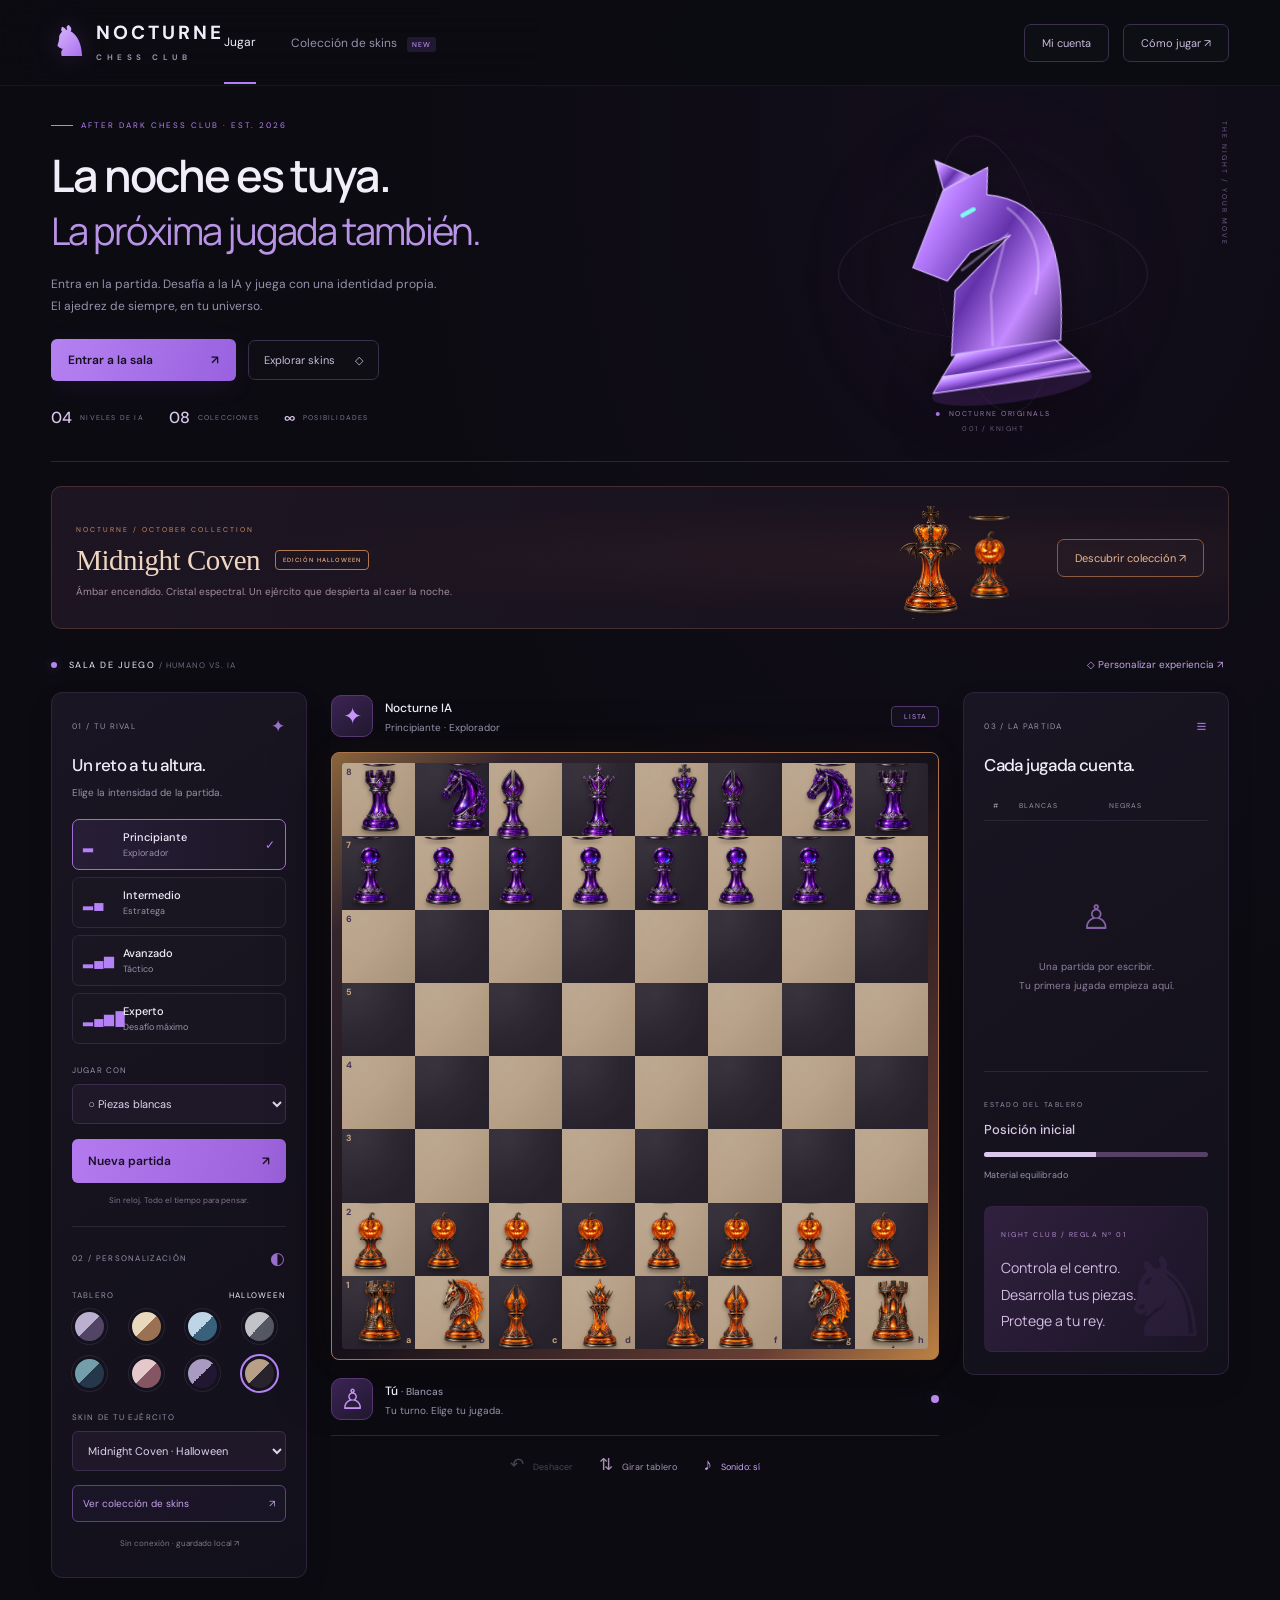
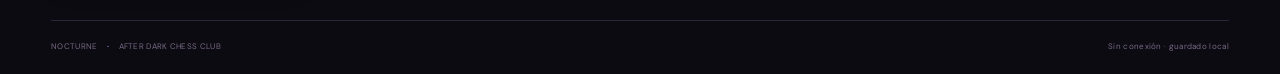
==== public/game.html @ 71693c71 "Complete persistent player accounts, protected skin inventory and cloud game saves" ====
<!doctype html><html lang="es"><head><meta charset="UTF-8"><meta name="viewport" content="width=device-width,initial-scale=1"><meta name="theme-color" content="#0c0b12"><meta name="description" content="Juega ajedrez contra la IA en cuatro niveles y personaliza tu tablero y tus piezas."><title>Nocturne · After Dark Chess Club</title><link rel="stylesheet" href="style.css"><link rel="icon" href="icon.svg" type="image/svg+xml"></head><body><header><a class="brand" href="./"><span>♞</span> NOCTURNE<i>CHESS CLUB</i></a><nav><a href="#play" class="nav-active">Jugar</a><button id="openSkins">Colección de skins <span>NEW</span></button></nav><button class="quiet" id="accountButton">Mi cuenta</button><button id="help" class="quiet">Cómo jugar ↗</button></header><main><section class="intro"><div class="intro-copy"><p class="eyebrow"><span></span> AFTER DARK CHESS CLUB · EST. 2026</p><h1>La noche es tuya.<br><em>La próxima jugada también.</em></h1><p>Entra en la partida. Desafía a la IA y juega con una identidad propia.<br>El ajedrez de siempre, en tu universo.</p><div class="hero-actions"><a class="primary" href="#play">Entrar a la sala <span>↗</span></a><button class="quiet" id="heroSkins">Explorar skins <span>◇</span></button></div><div class="hero-meta"><span>04 <small>NIVELES DE IA</small></span><span>08 <small>COLECCIONES</small></span><span>∞ <small>POSIBILIDADES</small></span></div></div><div class="hero-art" aria-hidden="true"><div class="orb"></div><div class="orbit one"></div><div class="orbit two"></div><span class="art-label">THE NIGHT / YOUR MOVE</span><svg viewBox="0 0 300 340"><defs><linearGradient id="metal" x1="0" y1="0" x2="1" y2="1"><stop stop-color="#ecdfff"/><stop offset=".25" stop-color="#b87dff"/><stop offset=".52" stop-color="#6332aa"/><stop offset=".75" stop-color="#c48aff"/><stop offset="1" stop-color="#412471"/></linearGradient></defs><ellipse cx="153" cy="297" rx="90" ry="17" fill="#b35aff" opacity=".15"/><g fill="url(#metal)" stroke="#d5b2ff" stroke-width="1.3"><path d="M91 253l14-71 70-53-47 13-30 28-36-20 45-80 53-19-5 30c67 16 78 71 59 172z"/><path d="M97 252h111l20 23H78z"/><path d="M78 275h150l13 17H65z"/><path d="M108 69l-5-34 36 22z"/></g><path d="M115 161l55-32-26 63-6 57" fill="none" stroke="#e6cfff" opacity=".35" stroke-width="3"/><path d="M125 100l13-5" stroke="#7df8f2" stroke-width="5" stroke-linecap="round"/><path d="M175 98c29 28 33 60 18 101" stroke="#e8d6ff" fill="none" opacity=".35" stroke-width="3"/></svg><span class="art-caption"><i></i> NOCTURNE ORIGINALS <b>001 / KNIGHT</b></span></div></section><section class="season-banner"><div><span>NOCTURNE / OCTOBER COLLECTION</span><h2>Midnight Coven<span>EDICIÓN HALLOWEEN</span></h2><p>Ámbar encendido. Cristal espectral. Un ejército que despierta al caer la noche.</p></div><div class="season-display" aria-hidden="true"><svg viewBox="0 0 1 1"><image href="assets/halloween-atlas.webp" width="3" height="4" preserveAspectRatio="none"/></svg><svg viewBox="2 1 1 1"><image href="assets/halloween-atlas.webp" width="3" height="4" preserveAspectRatio="none"/></svg></div><button class="quiet" id="seasonSkins">Descubrir colección ↗</button></section><div class="room-heading" id="play"><div><span class="live-dot"></span> SALA DE JUEGO <small> / HUMANO VS. IA</small></div><button id="roomSkins">◇ Personalizar experiencia ↗</button></div><div class="workspace"><aside class="settings"><div class="section-title"><span>01 / TU RIVAL</span><span>✦</span></div><h2>Un reto a tu altura.</h2><p class="muted">Elige la intensidad de la partida.</p><div id="levels" class="levels"></div><label for="side">JUGAR CON</label><select id="side"><option value="w">○ Piezas blancas</option><option value="b">● Piezas negras</option></select><button id="new" class="primary">Nueva partida <span>↗</span></button><div class="small-note">Sin reloj. Todo el tiempo para pensar.</div><div class="section-title appearance"><span>02 / PERSONALIZACIÓN</span><span>◐</span></div><label>TABLERO <span id="themeName">Violeta</span></label><div id="themes" class="swatches"></div><label for="pieces">SKIN DE TU EJÉRCITO</label><select id="pieces"><option value="classic">Clásicas · Staunton</option><option value="modern">Modernas · Geometría</option><option value="mono">Tipográficas · Minimal</option><option value="cyber">Cyberpunk · Neón</option><option value="cosmic">Cósmicas · Orbital</option><option value="samurai">Samurái · Shogun</option><option value="amethyst">Amethyst Royale · Cristal</option><option value="halloween">Midnight Coven · Halloween</option></select><button class="collection-link" id="panelSkins">Ver colección de skins <span>↗</span></button><button class="skin-note inventory-status" id="collectionStatus"><i></i> Tu colección · guardado local ↗</button></aside><section class="arena"><div class="player"><div class="avatar ai">✦</div><div><strong>Nocturne IA</strong><small id="opponent">Principiante · Explorador</small></div><span class="badge" id="aiBadge">LISTA</span></div><div class="board-shell"><div id="board" class="board" role="group" aria-label="Tablero de ajedrez"></div></div><div class="player"><div class="avatar">♙</div><div><strong>Tú <span id="youColor">· Blancas</span></strong><small id="status" aria-live="polite">Tu turno. Haz tu primera jugada.</small></div><span class="turn-dot"></span></div><div class="board-tools"><button id="undo">↶ <span>Deshacer</span></button><button id="flip">⇅ <span>Girar tablero</span></button><button id="sound" aria-pressed="true">♪ <span>Sonido: sí</span></button></div></section><aside class="journal"><div class="section-title"><span>03 / LA PARTIDA</span><span>≡</span></div><h2>Cada jugada cuenta.</h2><div class="journal-head"><span>#</span><span>BLANCAS</span><span>NEGRAS</span></div><div id="moves" class="moves"></div><div class="position"><span>ESTADO DEL TABLERO</span><strong id="position">Posición inicial</strong><div class="balance"><i id="balance"></i></div><small id="material">Material equilibrado</small></div><div class="tip"><span>NIGHT CLUB / REGLA Nº 01</span><p>Controla el centro.<br>Desarrolla tus piezas.<br>Protege a tu rey.</p><span class="tip-knight">♞</span></div></aside></div><footer><span>NOCTURNE <b>·</b> AFTER DARK CHESS CLUB</span><span id="saveStatus" aria-live="polite">Conectando tu colección…</span></footer></main><dialog id="modal"><h2 id="modalTitle"></h2><div id="modalContent"></div><button class="primary" id="closeModal">Entendido</button></dialog><link rel="preload" href="assets/halloween-atlas.webp" as="image"><link rel="preload" href="assets/amethyst-atlas.webp" as="image"><script type="module" src="app.js"></script></body></html>
---- public/style.css ----
@import url('https://fonts.googleapis.com/css2?family=DM+Sans:wght@400;500;600;700&family=Manrope:wght@400;500;600;700;800&display=swap');
:root{--bg:#131614;--panel:#1b1e1b;--line:#343930;--text:#edece4;--muted:#92998d;--accent:#c4d6a0;--light:#d9dec8;--dark:#738361}*{box-sizing:border-box}body{margin:0;background:var(--bg);color:var(--text);font-family:'DM Sans',sans-serif;font-size:14px}button,select{font:inherit}button,a,select{-webkit-tap-highlight-color:transparent}button{cursor:pointer}button:focus-visible,a:focus-visible,select:focus-visible{outline:2px solid var(--accent);outline-offset:4px}header{height:94px;border-bottom:1px solid var(--line);display:flex;align-items:center;justify-content:space-between;padding:0 5%}.brand{color:var(--text);text-decoration:none;font-size:21px;font-weight:700;letter-spacing:3px;display:grid;grid-template-columns:45px auto}.brand>span{grid-row:span 2;font-size:40px;line-height:45px;color:var(--accent)}.brand i{font-style:normal;font-size:8px;letter-spacing:4.5px;color:var(--muted);margin-top:4px}.header-note{font-size:9px;letter-spacing:2px;color:var(--muted)}.quiet{background:none;border:1px solid var(--line);color:var(--text);padding:11px 17px;border-radius:6px}main{max-width:1510px;margin:auto;padding:0 5%}.intro{display:flex;justify-content:space-between;align-items:center;padding:37px 0 34px}.eyebrow{color:var(--accent);font-size:9px;letter-spacing:2.7px;margin:0 0 12px}h1{font-family:'Manrope',sans-serif;font-size:clamp(28px,3.1vw,43px);letter-spacing:-1.8px;font-weight:500;margin:0}h1 em{font-family:Georgia,serif;font-weight:400;color:var(--accent)}.intro>p{color:var(--muted);line-height:1.8;font-size:12px}.workspace{display:grid;grid-template-columns:minmax(205px, .82fr) minmax(320px,1.95fr) minmax(220px,.9fr);gap:30px;align-items:start}.settings,.journal{background:var(--panel);border:1px solid var(--line);border-radius:12px;padding:23px 21px}.section-title{display:flex;justify-content:space-between;align-items:center;color:var(--muted);font-size:9px;letter-spacing:1.5px}.section-title>span+span{font-size:20px;color:var(--accent)}h2{font-size:18px;letter-spacing:-.6px;font-weight:500;margin:15px 0 8px}.muted{color:var(--muted);font-size:11px;margin-bottom:23px}.levels{display:grid;gap:7px}.level{border:1px solid var(--line);border-radius:7px;padding:11px 12px;display:flex;gap:11px;align-items:center;text-align:left;background:transparent;color:var(--text)}.level.active{border-color:var(--accent);background:#c4d6a00a}.level .bars{color:var(--accent);letter-spacing:1px;font-size:15px;width:29px}.level strong{display:block;font-weight:500;font-size:12px}.level small{display:block;color:var(--muted);font-size:9px;margin-top:3px}.level .check{margin-left:auto;color:var(--accent)}label{font-size:9px;letter-spacing:1.1px;color:var(--muted);display:flex;justify-content:space-between;margin:21px 0 9px}label span{color:var(--text);text-transform:uppercase}select{width:100%;background:#232721;color:var(--text);border:1px solid var(--line);border-radius:6px;padding:11px;font-size:12px}.primary{display:flex;justify-content:space-between;align-items:center;background:var(--accent);color:#22291a;border:0;padding:14px 16px;border-radius:6px;font-weight:600;width:100%;margin-top:15px}.primary:hover{filter:brightness(1.08)}.small-note{font-size:9px;color:var(--muted);text-align:center;margin:12px 0 0}.appearance{border-top:1px solid var(--line);margin-top:25px;padding-top:22px}.swatches{display:flex;gap:10px}.swatch{width:38px;height:38px;border-radius:50%;border:3px solid var(--panel);outline:1px solid var(--line);background:linear-gradient(135deg,var(--a) 50%,var(--b) 50%)}.swatch.active{outline:2px solid var(--accent)}.arena{min-width:0}.player{display:flex;align-items:center;gap:12px;height:56px;margin:0 0 12px}.avatar{width:42px;height:42px;background:#252b23;border:1px solid var(--line);border-radius:9px;display:grid;place-items:center;font-size:28px;color:var(--accent)}.ai{font-size:25px}.player strong{font-size:13px;font-weight:500}.player small{display:block;font-size:10px;color:var(--muted);margin-top:5px}.badge{margin-left:auto;color:var(--accent);border:1px solid var(--line);padding:5px 8px;border-radius:4px;font-size:8px;letter-spacing:1px}.board-shell{padding:10px;background:#30372b;border-radius:8px;box-shadow:0 18px 50px #0004;margin-bottom:15px}.board{width:100%;aspect-ratio:1;display:grid;grid-template-columns:repeat(8,minmax(0,1fr));grid-template-rows:repeat(8,minmax(0,1fr));overflow:hidden;border-radius:3px}.square{padding:0;border:0;border-radius:0;position:relative;display:grid;place-items:center;min-width:0;min-height:0;background:var(--light);color:#34412c}.square.dark{background:var(--dark);color:#e6ebd9}.square.last{box-shadow:inset 0 0 0 100px #e7e87545}.square.selected{box-shadow:inset 0 0 0 3px #f2e59c;background:#b7be72}.square.legal:after{content:'';position:absolute;width:23%;height:23%;background:#17221355;border-radius:50%}.square.legal.occupied:after{width:85%;height:85%;background:none;border:4px solid #20351b66}.square.check{background:#b35c51}.piece{width:84%;height:84%;filter:drop-shadow(0 3px 1px #0003);pointer-events:none;z-index:1}.coord{position:absolute;left:4px;top:3px;font-size:9px;font-weight:700}.coord.file{left:auto;top:auto;right:4px;bottom:3px}.turn-dot{width:8px;height:8px;background:var(--accent);border-radius:50%;margin-left:auto}#youColor{font-size:10px;color:var(--muted)}.board-tools{display:flex;justify-content:center;gap:20px;border-top:1px solid var(--line);padding-top:14px}.board-tools button{color:var(--muted);background:none;border:0;font-size:17px;padding:3px}.board-tools span{font-size:10px;margin-left:4px}.journal-head{display:grid;grid-template-columns:30px 1fr 1fr;color:var(--muted);font-size:8px;letter-spacing:1px;padding:17px 9px 10px;border-bottom:1px solid var(--line)}.moves{height:225px;overflow:auto;font-variant-numeric:tabular-nums}.empty{text-align:center;color:var(--muted);font-size:11px;line-height:1.9;padding:45px 4px}.empty b{display:block;font-size:32px;font-weight:400;color:#68765a;margin-bottom:6px}.move{display:grid;grid-template-columns:30px 1fr 1fr;padding:9px;font-size:12px}.move:nth-child(even){background:#242820;border-radius:4px}.move>span:first-child{color:var(--muted)}.position{border-top:1px solid var(--line);padding-top:21px}.position>span,.tip>span:first-child{font-size:8px;letter-spacing:1.5px;color:var(--muted)}.position strong{display:block;font-size:13px;font-weight:500;margin-top:10px}.balance{height:5px;background:#5b6850;border-radius:5px;overflow:hidden;margin:14px 0 7px}.balance i{display:block;width:50%;background:#e4e8dc;height:100%;transition:width .3s}.position small{color:var(--muted);font-size:10px}.tip{margin-top:24px;border-radius:8px;padding:18px;background:#2b3425;position:relative;overflow:hidden}.tip p{line-height:1.85;color:#d5dec9;font-family:Georgia,serif;font-size:17px;margin-bottom:0}.tip-knight{position:absolute;right:-8px;bottom:-19px;font-size:110px;color:#c4d6a010}footer{display:flex;justify-content:space-between;color:#798170;font-size:9px;margin:30px 0 23px;padding-top:18px;border-top:1px solid var(--line)}footer b{color:var(--accent);margin:0 7px}footer i{font-style:normal;color:var(--accent);font-size:7px;margin-left:5px}dialog{background:var(--panel);color:var(--text);border:1px solid var(--line);border-radius:12px;padding:28px;max-width:430px;width:90%}dialog::backdrop{background:#000a;backdrop-filter:blur(5px)}#modalContent{line-height:1.8;color:#b9c0b1}.promotion{display:flex;gap:8px}.promotion button{font-size:30px;width:60px;padding:8px;background:var(--accent);border:0;border-radius:6px}@media(min-width:1500px){.workspace{gap:38px}}@media(max-width:1100px){main{padding:0 3%}.workspace{gap:18px;grid-template-columns:210px minmax(300px,1fr)}.journal{grid-column:1/-1;display:grid;grid-template-columns:1fr 1fr;gap:0 25px}.journal .moves{height:140px;grid-column:1;grid-row:4/6}.journal .position{grid-column:2;grid-row:2/4;border:0}.journal .tip{grid-column:2;grid-row:4/6;margin-top:5px}.journal h2{grid-column:1}.journal-head{grid-column:1}}@media(max-width:680px){header{height:76px;padding:0 5%}.brand{font-size:17px}.header-note{display:none}.quiet{font-size:10px;padding:9px}.intro{padding:27px 0}.intro>p{display:none}h1{font-size:30px;letter-spacing:-1px}.workspace{display:flex;flex-direction:column;gap:22px}.arena{order:0;width:100%}.settings{order:1;width:100%;padding:20px}.journal{order:2;width:100%;display:block}.levels{grid-template-columns:1fr 1fr}.journal .moves{height:170px}.journal .tip{margin-top:20px}.board-shell{padding:7px}main{padding:0 4%}.coord{font-size:8px}.board-tools{gap:17px}footer{gap:15px;line-height:1.8;flex-direction:column}.player{height:45px}.swatch{width:42px;height:42px}}@media(prefers-reduced-motion:reduce){*{transition:none!important}}
:root{--bg:#0c0b12;--panel:#14121d;--line:#2a2538;--text:#f1edf9;--muted:#9891ab;--accent:#b481f6;--light:#bcb0d1;--dark:#514465}html{scroll-behavior:smooth;scroll-padding-top:90px}body{background:radial-gradient(ellipse at 80% 8%,#351a482b,transparent 42%),var(--bg)}header{height:86px;background:#0c0b12e8;backdrop-filter:blur(20px);position:sticky;top:0;z-index:10;padding:0 4%;border-color:#ffffff0c}.brand{font-size:19px;letter-spacing:3px}.brand>span{background:linear-gradient(135deg,#e3c5ff,#9654ea);background-clip:text;color:transparent;filter:drop-shadow(0 0 12px #a964e933)}header nav{display:flex;gap:35px;align-items:center}header nav a,header nav button{color:var(--muted);text-decoration:none;font-size:12px;background:none;border:0;padding:32px 0}header nav .nav-active{color:var(--text);border-bottom:2px solid var(--accent)}nav button span{font-size:7px;letter-spacing:1px;color:#caa0ff;background:#a670e826;padding:3px 5px;margin-left:7px;border-radius:3px}.club-status{font-size:8px;letter-spacing:1.4px;color:var(--muted);margin-left:auto;margin-right:28px}.club-status i,.live-dot{display:inline-block;width:6px;height:6px;border-radius:50%;background:#b485f7;box-shadow:0 0 10px #b485f755;margin-right:8px}.quiet{border-color:#3b304c;background:#ffffff03;border-radius:7px;font-size:11px;color:#c8bbd9}.quiet:hover{background:#b481f615}main{max-width:1580px;padding:0 4%}.intro{min-height:355px;display:grid;grid-template-columns:1.5fr 1fr;padding:33px 0 32px;position:relative;border-bottom:1px solid var(--line);overflow:hidden}.intro-copy{position:relative;z-index:1}.eyebrow{font-size:8px;letter-spacing:2px;margin-bottom:19px;display:flex;align-items:center;gap:8px}.eyebrow>span{width:22px;height:1px;background:var(--accent)}h1{font-size:clamp(30px,3.5vw,49px);line-height:1.17;letter-spacing:-2px;font-weight:600}h1 em{font-family:'Manrope',sans-serif;font-style:normal;font-size:.85em;font-weight:400;color:#b994e6}.intro-copy>p:not(.eyebrow){color:var(--muted);font-size:12px;line-height:1.85;margin:19px 0 21px}.hero-actions{display:flex;gap:12px;align-items:center}.hero-actions .primary{width:185px;text-decoration:none;font-size:12px;margin:0;padding:13px 17px;background:linear-gradient(110deg,#b582f1,#9961df);box-shadow:0 5px 25px #8541b81a;color:#130d1e}.hero-actions .quiet{padding:12px 15px;display:flex;gap:20px}.hero-meta{display:flex;gap:25px;margin-top:26px;font-size:16px;font-weight:500;color:#d9c7ee}.hero-meta>span{display:flex;align-items:center;gap:8px}.hero-meta small{font-size:7px;color:#81768f;letter-spacing:1.2px;font-weight:400}.hero-art{position:relative;height:310px;display:flex;justify-content:center;align-items:center}.hero-art>svg{position:relative;z-index:1;height:305px;transform:rotate(-8deg);filter:drop-shadow(0 15px 24px #0008);animation:float 7s ease-in-out infinite}.orb{position:absolute;width:250px;height:250px;border-radius:50%;background:radial-gradient(circle,#a25af524,#6d309610 45%,transparent 70%);box-shadow:0 0 90px #7d379c10}.orbit{position:absolute;width:310px;height:310px;border:1px solid #b373e72b;border-radius:50%;transform:rotateX(65deg) rotate(-20deg)}.orbit.two{width:280px;height:280px;transform:rotateX(20deg) rotateY(65deg)}.art-label{position:absolute;top:2px;right:0;font-size:7px;letter-spacing:2px;writing-mode:vertical-rl;color:#705b87}.art-caption{position:absolute;bottom:-4px;left:50%;transform:translateX(-50%);font-size:7px;letter-spacing:1.5px;white-space:nowrap;color:#b395d2}.art-caption b{display:block;font-weight:400;color:#6e627d;text-align:center;margin-top:6px}.art-caption i{display:inline-block;width:4px;height:4px;background:var(--accent);border-radius:50%;margin-right:5px}.room-heading{display:flex;justify-content:space-between;align-items:center;margin:28px 0 20px;font-size:9px;letter-spacing:1.5px}.room-heading small{font-size:8px;color:#71667e;letter-spacing:1px}.room-heading button{font-size:10px;color:#c2a4e1;background:none;border:0;letter-spacing:0}.workspace{gap:24px;grid-template-columns:minmax(210px,.8fr) minmax(320px,1.9fr) minmax(210px,.83fr);padding-bottom:14px}.settings,.journal{padding:22px 20px;background:linear-gradient(145deg,#191522,#12101a);border-color:#2d243b;border-radius:11px;box-shadow:0 10px 30px #0001}.section-title{font-size:8px;letter-spacing:1.3px}.section-title>span+span{color:#9b6fcd;font-size:17px}h2{font-size:17px;margin-top:17px}.muted{font-size:10px;margin-bottom:20px}.level{background:#ffffff02;border-color:#30283d;padding:10px;border-radius:7px;transition:border-color .2s,background .2s}.level:hover{border-color:#79529b;background:#a170d00a}.level.active{background:linear-gradient(90deg,#9b63d71f,#9b63d708);border-color:#a16ed3}.level strong{font-size:11px}.level small{font-size:9px}.level .bars{font-size:13px}.level .check{font-size:12px}label{font-size:8px;letter-spacing:1.1px}select{background:#1e1829;color:#dfd3ee;border-color:#3a2d4d;border-radius:6px;font-size:11px;padding:11px}.primary{background:linear-gradient(110deg,#b47bf0,#9960d9);color:#180d25;font-size:12px}.small-note{font-size:8px;color:#80738d}.appearance{margin-top:21px;padding-top:20px}.swatches{display:grid;grid-template-columns:repeat(6,1fr);gap:7px}.swatch{height:auto;width:100%;aspect-ratio:1;max-width:35px;border-width:3px}.collection-link{margin-top:14px;background:#ae76ef0c;border:1px solid #624081;color:#c7a2eb;border-radius:6px;padding:11px 10px;font-size:10px;display:flex;justify-content:space-between;width:100%}.collection-link:hover{background:#ae76ef20}.skin-note{font-size:8px;color:#82748d;text-align:center;margin-top:11px}.skin-note i{display:inline-block;height:4px;width:4px;background:#aa80cb;border-radius:50%;margin-right:5px}.player{height:48px;margin-bottom:12px}.avatar{background:linear-gradient(145deg,#3c2455,#20172e);border-color:#563772;color:#c595f7;border-radius:10px}.avatar.ai{font-size:23px}.player strong{font-size:12px}.player small{font-size:10px}.badge{background:#b481f60a;border-color:#513369;color:#c193e8;min-width:48px;text-align:center;font-size:7px}.board-shell{background:linear-gradient(145deg,#4a355f,#20172e);padding:10px;border:1px solid #68497e77;box-shadow:0 15px 55px #0006,0 0 30px #a354df08;border-radius:8px}.board{isolation:isolate}.square{color:#44334f}.square.dark{color:#d2bce8}.square.last{box-shadow:inset 0 0 0 100px #e5baff40}.square.selected{background:#9b70c2;box-shadow:inset 0 0 0 3px #dec0fa}.square.legal:after{background:#48205866}.square.legal.occupied:after{border-color:#d2a4ff99}.square.check{background:#b54d6d}.square:focus-visible{outline:3px solid #f9d5ff;outline-offset:-3px;z-index:3}.piece{filter:drop-shadow(0 3px 1px #0005)}body[data-skin=cyber] .piece{filter:drop-shadow(0 0 2px #69d4f74d) drop-shadow(0 2px 1px #0006)}body[data-skin=cosmic] .piece{filter:drop-shadow(0 0 3px #b2cbff33) drop-shadow(0 3px 1px #0005)}.board-tools button{font-size:17px;color:#a493b7}.board-tools button:hover{color:var(--accent)}button:disabled{opacity:.4;cursor:default}.board-tools span{font-size:9px}.journal-head{font-size:7px;grid-template-columns:26px 1fr 1fr}.moves{height:250px;scrollbar-width:thin;scrollbar-color:#513369 transparent}.empty{font-size:10px;color:#8d7f9e;padding-top:65px}.empty b{color:#8661a7;font-size:34px}.move{grid-template-columns:26px 1fr 1fr;font-size:11px}.move:nth-child(even){background:#ab78d80a}.position strong{color:#d8c7e7}.balance{background:#564065}.balance i{background:#dbc8ed}.tip{background:linear-gradient(125deg,#30203e,#1a1425);border:1px solid #4c305b55;padding:16px}.tip>span:first-child{font-size:7px;color:#b48acb}.tip p{font-family:'Manrope',sans-serif;font-size:14px;color:#d4bce5;line-height:1.9}.tip-knight{color:#bd8bf910}.turn-dot{background:#bb88ee;box-shadow:0 0 12px #bb88ee22}.position>span{font-size:7px}.position small{font-size:9px}footer{font-size:8px;color:#786985;letter-spacing:.3px;padding-top:20px;margin-top:28px}footer b{color:#a376c7}.gallery{max-width:880px;width:94%;max-height:90dvh;padding:30px;overflow:auto;scrollbar-width:thin;scrollbar-color:#68497e #14121d}.gallery h2{font-size:29px;letter-spacing:-1px;margin:0}.gallery-sub{margin:6px 0 22px;font-size:12px;color:var(--muted)}.skin-grid{display:grid;grid-template-columns:repeat(3,1fr);gap:14px}.skin-card{padding:0;background:#181320;border:1px solid #392b46;border-radius:9px;text-align:left;color:var(--text);overflow:hidden;transition:border-color .2s,transform .2s}.skin-card:hover{border-color:#ba85ee;transform:translateY(-2px)}.skin-card.active{border-color:var(--accent);box-shadow:0 0 0 1px #b481f6}.skin-preview{display:flex;justify-content:center;align-items:center;height:116px;background:conic-gradient(var(--preview-light) 25%,var(--preview-dark) 0 50%,var(--preview-light) 0 75%,var(--preview-dark) 0) 50%/58px 58px;position:relative;isolation:isolate}.skin-preview:after{content:'';position:absolute;inset:0;background:linear-gradient(transparent,#15101c22);z-index:-1}.skin-preview .piece{width:65px;height:75px;filter:drop-shadow(0 6px 4px #0005)}.skin-preview .piece:nth-child(2){height:90px;width:70px;align-self:end;margin-bottom:13px}.skin-info{display:flex;flex-direction:column;padding:15px;gap:7px}.skin-info small{font-size:7px;letter-spacing:1.5px;color:#b18acf}.skin-info strong{font-size:17px;font-weight:500}.skin-info>span{font-size:10px;line-height:1.6;color:#a290b0;min-height:32px}.skin-info>b{font-size:8px;letter-spacing:.8px;font-weight:500;color:#d2adf3;margin-top:4px}.gallery-foot{font-size:10px;text-align:center;margin-top:20px}.gallery>.primary{max-width:170px;margin:20px auto 0;justify-content:center}dialog{box-shadow:0 30px 100px #0009;border-color:#513366}#modalContent{font-size:12px}dialog::backdrop{background:#08050ecc;backdrop-filter:blur(10px)}@keyframes float{0%,100%{transform:translateY(0) rotate(-8deg)}50%{transform:translateY(-9px) rotate(-6deg)}}@media(min-width:1600px){.intro{min-height:390px}.workspace{gap:32px}}@media(max-width:1100px){.club-status{display:none}header nav{margin-left:auto;margin-right:30px}.workspace{grid-template-columns:220px minmax(300px,1fr)}.journal{display:grid;grid-template-columns:1fr 1fr}.journal .moves{height:150px}.intro{grid-template-columns:1.4fr 1fr}.hero-art{height:290px}.hero-art>svg{height:275px}.orbit{width:260px;height:260px}.hero-meta{gap:18px}.hero-meta small{font-size:6px}.hero-meta>span{gap:5px}}@media(max-width:680px){header{height:70px;padding:0 4%;gap:12px}.brand{font-size:15px;grid-template-columns:34px auto;letter-spacing:2px}.brand>span{font-size:32px;line-height:37px}.brand i{font-size:6px;letter-spacing:3.5px}.quiet{font-size:9px}header nav{gap:0;margin:0 0 0 auto}header nav a{display:none}header nav button{font-size:10px;padding:20px 0}nav button span{display:none}#help{font-size:0;padding:9px;width:32px;height:32px}#help:before{content:'?';font-size:13px}.intro{min-height:300px;padding:30px 0 25px;grid-template-columns:1fr;overflow:hidden}.intro-copy{max-width:100%}.eyebrow{font-size:7px;letter-spacing:1.4px;margin-bottom:18px}h1{font-size:clamp(28px,6.8vw,44px);letter-spacing:-1.2px;line-height:1.2}.intro-copy>p:not(.eyebrow){font-size:10px;line-height:1.8;max-width:77%;margin:16px 0 20px}.intro-copy>p br{display:none}.hero-art{position:absolute;right:-55px;bottom:45px;width:160px;height:180px;opacity:.4;z-index:0;pointer-events:none}.hero-art>svg{height:190px}.hero-art .orbit{width:160px;height:160px}.hero-art .art-label,.hero-art .art-caption{display:none}.hero-actions .primary{font-size:11px;width:160px}.hero-actions .quiet{font-size:10px;gap:10px}.hero-meta{gap:17px;font-size:14px;margin-top:24px}.hero-meta small{font-size:6px;letter-spacing:.6px}.room-heading{font-size:8px;letter-spacing:.8px;margin:23px 0 18px}.room-heading small{display:none}.room-heading button{font-size:9px}.workspace{gap:20px}.arena{order:0}.settings{order:1;padding:21px}.journal{order:2;display:block}.player{height:43px}.board-shell{padding:7px}.coord{font-size:8px}.board-tools{padding-top:12px;gap:22px}.board-tools span{font-size:9px}.swatches{display:flex;gap:13px}.swatch{width:36px;height:36px;max-width:none}.levels{gap:8px}.level{min-height:55px}.level strong{font-size:12px}.level small{font-size:9px}.collection-link{padding:13px}.journal .moves{height:180px}.empty{padding-top:35px}.gallery{padding:22px 15px;width:95%}.gallery h2{font-size:25px}.skin-grid{grid-template-columns:repeat(2,minmax(0,1fr));gap:10px}.skin-preview{height:100px;background-size:50px 50px}.skin-preview .piece{width:43px;height:64px}.skin-preview .piece:nth-child(2){width:48px;height:75px;margin-bottom:12px}.skin-info{padding:12px}.skin-info strong{font-size:15px}.skin-info>span{font-size:9px;min-height:30px}.gallery-sub{font-size:10px}.hero-meta span:last-child{display:none}footer{font-size:7px;margin-top:15px}.tip p{font-size:15px}}@media(prefers-reduced-motion:reduce){html{scroll-behavior:auto}.hero-art>svg{animation:none}.skin-card:hover{transform:none}}
.piece.sculpted{width:97%;height:97%;overflow:visible;filter:none!important}.skin-preview .piece.sculpted{width:68px;height:86px;filter:none!important}.skin-preview .piece.sculpted:nth-child(2){width:74px;height:97px;margin-bottom:9px}.square{overflow:hidden}.square .piece.sculpted{position:relative;z-index:1}.square.selected .piece.sculpted{transform:translateY(-2px);transition:transform .16s ease}#sound[aria-pressed=true]{color:#cda4fa}@media(max-width:680px){.skin-preview .piece.sculpted{width:46px;height:73px}.skin-preview .piece.sculpted:nth-child(2){width:52px;height:83px;margin-bottom:8px}}@media(prefers-reduced-motion:reduce){.square.selected .piece.sculpted{transform:none}}
.piece.rendered-piece{width:98%;height:98%;overflow:hidden;filter:drop-shadow(0 3px 2px #0005)!important;pointer-events:none}.skin-preview .piece.rendered-piece{width:76px;height:94px}.skin-preview .piece.rendered-piece:nth-child(2){width:86px;height:106px;margin-bottom:0}.inventory-status{background:none;border:0;display:block;width:100%;cursor:pointer;padding:4px 0}.swatches{grid-template-columns:repeat(4,minmax(0,1fr));gap:12px}.swatch{width:35px;height:35px}.skin-card.seasonal{border-color:#946142}.skin-card.seasonal .skin-info small{color:#f1ae76}.skin-card.seasonal .skin-info>b{color:#f5b77e}.skin-card.seasonal.active{border-color:#f2b178;box-shadow:0 0 0 1px #f2b178}.skin-card.seasonal .skin-preview{background-image:conic-gradient(#a08875 25%,#2b2433 0 50%,#a08875 0 75%,#2b2433 0)}body[data-board="6"] .board-shell{background:linear-gradient(135deg,#b6a7c8,#45335b 15%,#191220 50%,#7b5a9d 85%,#cabddd);border:1px solid #b999d077;box-shadow:0 14px 55px #0008,0 0 30px #a962dc12}body[data-board="6"] .square{background-image:linear-gradient(135deg,#ffffff17,transparent 40%,#00000012 65%,#ffffff0c)}body[data-board="7"] .board-shell{background:linear-gradient(135deg,#8b653c,#34252d 15%,#151019 50%,#683e34 85%,#bc8243);border:1px solid #ab744d;box-shadow:0 14px 55px #0008,0 0 35px #d4853412}body[data-board="7"] .square{background-image:radial-gradient(ellipse at 30% 15%,#ffffff0e,transparent 70%),linear-gradient(130deg,#ffffff0a,transparent 45%,#00000015)}body[data-board="7"] .square.dark{color:#caa37f}body[data-board="7"] .square.selected{background-color:#b96b3d;box-shadow:inset 0 0 0 3px #ffd4a7}body[data-board="7"] .square.legal:after{background:#efbd6d80}body[data-board="7"] .square.last{box-shadow:inset 0 0 0 100px #f2a74735}body[data-board="7"] .square.check{background-color:#b54d6d}.season-banner{display:flex;align-items:center;gap:20px;border:1px solid #6e443d88;border-radius:10px;background:radial-gradient(ellipse at 75% 50%,#81442d22,transparent 55%),linear-gradient(100deg,#1d1522,#17111e);padding:19px 24px;margin:24px 0 6px;position:relative;overflow:hidden}.season-banner>div:first-child{flex:1;z-index:1}.season-banner>div>span{font-size:7px;letter-spacing:2px;color:#cb8b61}.season-banner h2{font-family:Georgia,serif;font-size:29px;letter-spacing:-.5px;margin:8px 0;color:#efd6c0;display:flex;gap:15px;align-items:center}.season-banner h2 span{font-family:'DM Sans',sans-serif;font-size:6px;letter-spacing:1px;padding:5px 7px;border:1px solid #b3794c;color:#f2b57f;border-radius:4px}.season-banner p{font-size:10px;color:#a58d9c;margin:8px 0 0}.season-banner .quiet{border-color:#8b5b41;color:#e8b891;z-index:1;white-space:nowrap}.season-display{display:flex;align-items:center;width:180px;height:103px;flex-shrink:0;transform:translateY(1px)}.season-display svg{width:110px;height:120px;overflow:hidden;flex-shrink:0}.season-display svg+svg{width:85px;height:94px;margin-left:-10px;align-self:end}.promotion button{height:82px;padding:0;background:#8c758c44;border:1px solid #9e75be66}.promotion .piece{height:100%;width:100%}.gallery .skin-grid{grid-template-columns:repeat(4,minmax(0,1fr))}.gallery{max-width:1080px}.skin-info>span{min-height:48px}.gallery-foot{line-height:1.7}.season-banner .quiet:hover{background:#b96b3d22}@media(max-width:1100px){.gallery .skin-grid{grid-template-columns:repeat(3,minmax(0,1fr))}.season-banner h2{font-size:25px}.season-banner h2 span{display:none}.season-display{width:150px}.season-display svg{width:95px}.season-display svg+svg{width:75px}}@media(max-width:680px){.season-banner{padding:20px 16px;gap:10px;min-height:175px;flex-wrap:wrap}.season-banner>div:first-child{min-width:100%;max-width:100%;padding-right:60px}.season-banner h2{font-size:26px}.season-banner>div>span{font-size:6px;letter-spacing:1.3px}.season-banner p{font-size:9px;line-height:1.7;max-width:85%}.season-banner .quiet{font-size:9px;padding:9px 12px}.season-display{position:absolute;right:-5px;bottom:20px;width:115px;height:110px;opacity:.8;pointer-events:none}.season-display svg{height:110px;width:75px}.season-display svg+svg{width:57px;height:85px;margin-left:-15px}.gallery .skin-grid{grid-template-columns:repeat(2,minmax(0,1fr))}.skin-preview .piece.rendered-piece{width:52px;height:80px}.skin-preview .piece.rendered-piece:nth-child(2){width:58px;height:91px;margin-bottom:0}.swatches{display:grid;grid-template-columns:repeat(8,minmax(0,1fr));gap:8px}.swatch{width:100%;height:auto;aspect-ratio:1}.skin-info>span{min-height:45px}.gallery{width:96%}}
.account-summary{display:flex;gap:15px;align-items:center;margin:20px 0}.account-avatar{display:grid;place-items:center;width:55px;height:55px;font-size:32px;background:linear-gradient(140deg,#7744a5,#261c36);border:1px solid #a26bce;border-radius:12px;color:#e2c5ff}.account-summary strong{font-size:15px;word-break:break-word}.account-summary small{display:block;font-size:8px;letter-spacing:1px;color:#b895d1;margin-top:6px}.owned-list{display:grid;grid-template-columns:1fr 1fr;gap:8px;margin:15px 0 20px}.owned-list span{border:1px solid #60447766;background:#a36edd09;border-radius:5px;padding:8px;font-size:10px}.owned-list .owned{color:#d7b9ef}.owned-list .locked{opacity:.45}.sync-success{color:#b4d9a9}.account-signout{display:block;color:#b59dc7;margin-top:20px;font-size:10px;text-align:center}.skin-card:disabled{opacity:.45;cursor:not-allowed;transform:none}#accountButton{margin-left:auto;margin-right:14px}.skin-note{line-height:1.7}@media(max-width:680px){#accountButton{font-size:8px;padding:8px;margin:0 0 0 3px}header{gap:8px}header nav button{font-size:8px}.brand{font-size:13px;letter-spacing:1.5px}.owned-list{gap:6px}.owned-list span{font-size:9px}#saveStatus{line-height:1.8}}
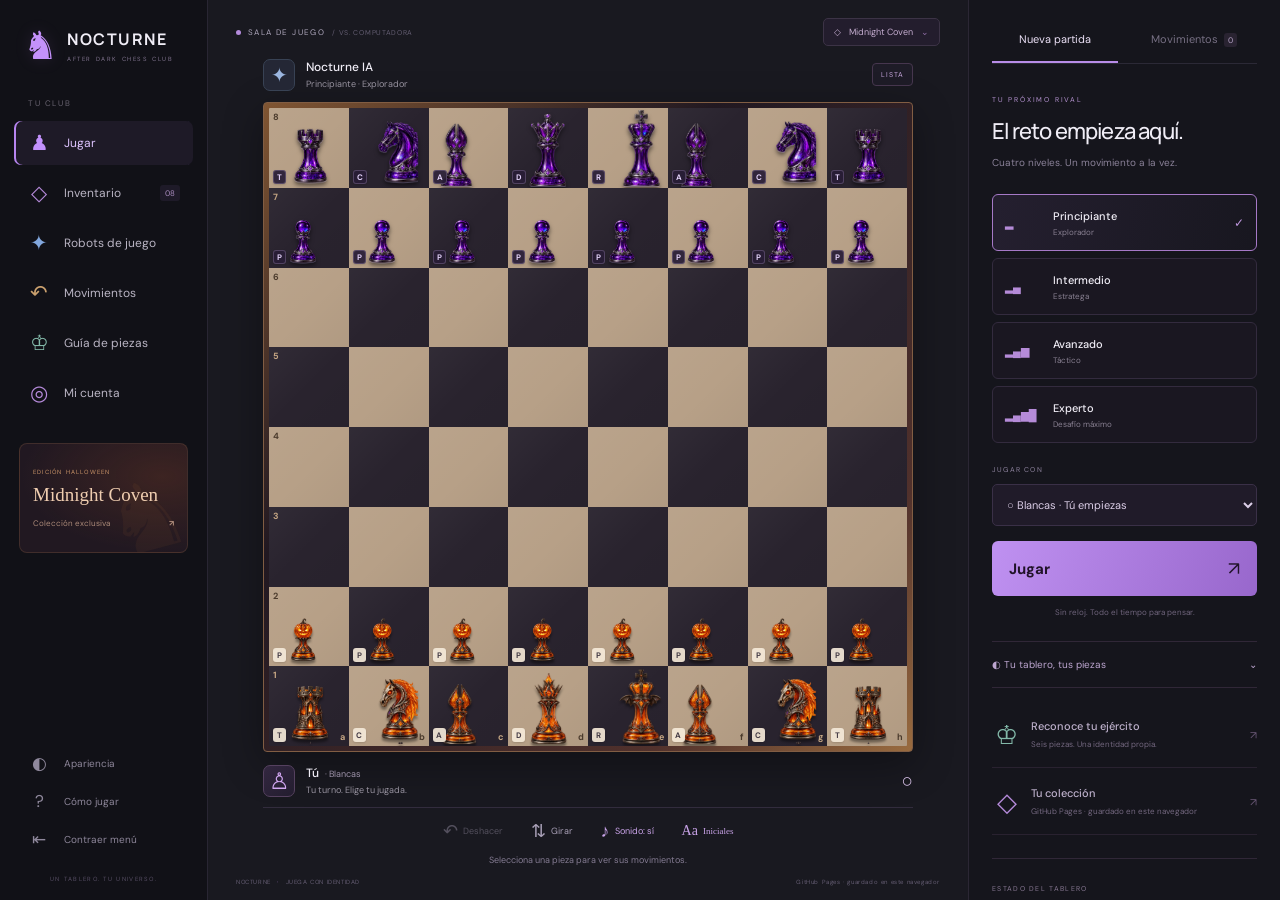
==== commit 62294a0f: "Redesign chess room with sidebar, central board and clearer exclusive pieces" ====
--- a/public/game.html
+++ b/public/game.html
@@ -1 +1,33 @@
-<!doctype html><html lang="es"><head><meta charset="UTF-8"><meta name="viewport" content="width=device-width,initial-scale=1"><meta name="theme-color" content="#0c0b12"><meta name="description" content="Juega ajedrez contra la IA en cuatro niveles y personaliza tu tablero y tus piezas."><title>Nocturne · After Dark Chess Club</title><link rel="stylesheet" href="style.css"><link rel="icon" href="icon.svg" type="image/svg+xml"></head><body><header><a class="brand" href="./"><span>♞</span> NOCTURNE<i>CHESS CLUB</i></a><nav><a href="#play" class="nav-active">Jugar</a><button id="openSkins">Colección de skins <span>NEW</span></button></nav><button class="quiet" id="accountButton">Mi cuenta</button><button id="help" class="quiet">Cómo jugar ↗</button></header><main><section class="intro"><div class="intro-copy"><p class="eyebrow"><span></span> AFTER DARK CHESS CLUB · EST. 2026</p><h1>La noche es tuya.<br><em>La próxima jugada también.</em></h1><p>Entra en la partida. Desafía a la IA y juega con una identidad propia.<br>El ajedrez de siempre, en tu universo.</p><div class="hero-actions"><a class="primary" href="#play">Entrar a la sala <span>↗</span></a><button class="quiet" id="heroSkins">Explorar skins <span>◇</span></button></div><div class="hero-meta"><span>04 <small>NIVELES DE IA</small></span><span>08 <small>COLECCIONES</small></span><span>∞ <small>POSIBILIDADES</small></span></div></div><div class="hero-art" aria-hidden="true"><div class="orb"></div><div class="orbit one"></div><div class="orbit two"></div><span class="art-label">THE NIGHT / YOUR MOVE</span><svg viewBox="0 0 300 340"><defs><linearGradient id="metal" x1="0" y1="0" x2="1" y2="1"><stop stop-color="#ecdfff"/><stop offset=".25" stop-color="#b87dff"/><stop offset=".52" stop-color="#6332aa"/><stop offset=".75" stop-color="#c48aff"/><stop offset="1" stop-color="#412471"/></linearGradient></defs><ellipse cx="153" cy="297" rx="90" ry="17" fill="#b35aff" opacity=".15"/><g fill="url(#metal)" stroke="#d5b2ff" stroke-width="1.3"><path d="M91 253l14-71 70-53-47 13-30 28-36-20 45-80 53-19-5 30c67 16 78 71 59 172z"/><path d="M97 252h111l20 23H78z"/><path d="M78 275h150l13 17H65z"/><path d="M108 69l-5-34 36 22z"/></g><path d="M115 161l55-32-26 63-6 57" fill="none" stroke="#e6cfff" opacity=".35" stroke-width="3"/><path d="M125 100l13-5" stroke="#7df8f2" stroke-width="5" stroke-linecap="round"/><path d="M175 98c29 28 33 60 18 101" stroke="#e8d6ff" fill="none" opacity=".35" stroke-width="3"/></svg><span class="art-caption"><i></i> NOCTURNE ORIGINALS <b>001 / KNIGHT</b></span></div></section><section class="season-banner"><div><span>NOCTURNE / OCTOBER COLLECTION</span><h2>Midnight Coven<span>EDICIÓN HALLOWEEN</span></h2><p>Ámbar encendido. Cristal espectral. Un ejército que despierta al caer la noche.</p></div><div class="season-display" aria-hidden="true"><svg viewBox="0 0 1 1"><image href="assets/halloween-atlas.webp" width="3" height="4" preserveAspectRatio="none"/></svg><svg viewBox="2 1 1 1"><image href="assets/halloween-atlas.webp" width="3" height="4" preserveAspectRatio="none"/></svg></div><button class="quiet" id="seasonSkins">Descubrir colección ↗</button></section><div class="room-heading" id="play"><div><span class="live-dot"></span> SALA DE JUEGO <small> / HUMANO VS. IA</small></div><button id="roomSkins">◇ Personalizar experiencia ↗</button></div><div class="workspace"><aside class="settings"><div class="section-title"><span>01 / TU RIVAL</span><span>✦</span></div><h2>Un reto a tu altura.</h2><p class="muted">Elige la intensidad de la partida.</p><div id="levels" class="levels"></div><label for="side">JUGAR CON</label><select id="side"><option value="w">○ Piezas blancas</option><option value="b">● Piezas negras</option></select><button id="new" class="primary">Nueva partida <span>↗</span></button><div class="small-note">Sin reloj. Todo el tiempo para pensar.</div><div class="section-title appearance"><span>02 / PERSONALIZACIÓN</span><span>◐</span></div><label>TABLERO <span id="themeName">Violeta</span></label><div id="themes" class="swatches"></div><label for="pieces">SKIN DE TU EJÉRCITO</label><select id="pieces"><option value="classic">Clásicas · Staunton</option><option value="modern">Modernas · Geometría</option><option value="mono">Tipográficas · Minimal</option><option value="cyber">Cyberpunk · Neón</option><option value="cosmic">Cósmicas · Orbital</option><option value="samurai">Samurái · Shogun</option><option value="amethyst">Amethyst Royale · Cristal</option><option value="halloween">Midnight Coven · Halloween</option></select><button class="collection-link" id="panelSkins">Ver colección de skins <span>↗</span></button><button class="skin-note inventory-status" id="collectionStatus"><i></i> Tu colección · guardado local ↗</button></aside><section class="arena"><div class="player"><div class="avatar ai">✦</div><div><strong>Nocturne IA</strong><small id="opponent">Principiante · Explorador</small></div><span class="badge" id="aiBadge">LISTA</span></div><div class="board-shell"><div id="board" class="board" role="group" aria-label="Tablero de ajedrez"></div></div><div class="player"><div class="avatar">♙</div><div><strong>Tú <span id="youColor">· Blancas</span></strong><small id="status" aria-live="polite">Tu turno. Haz tu primera jugada.</small></div><span class="turn-dot"></span></div><div class="board-tools"><button id="undo">↶ <span>Deshacer</span></button><button id="flip">⇅ <span>Girar tablero</span></button><button id="sound" aria-pressed="true">♪ <span>Sonido: sí</span></button></div></section><aside class="journal"><div class="section-title"><span>03 / LA PARTIDA</span><span>≡</span></div><h2>Cada jugada cuenta.</h2><div class="journal-head"><span>#</span><span>BLANCAS</span><span>NEGRAS</span></div><div id="moves" class="moves"></div><div class="position"><span>ESTADO DEL TABLERO</span><strong id="position">Posición inicial</strong><div class="balance"><i id="balance"></i></div><small id="material">Material equilibrado</small></div><div class="tip"><span>NIGHT CLUB / REGLA Nº 01</span><p>Controla el centro.<br>Desarrolla tus piezas.<br>Protege a tu rey.</p><span class="tip-knight">♞</span></div></aside></div><footer><span>NOCTURNE <b>·</b> AFTER DARK CHESS CLUB</span><span id="saveStatus" aria-live="polite">Conectando tu colección…</span></footer></main><dialog id="modal"><h2 id="modalTitle"></h2><div id="modalContent"></div><button class="primary" id="closeModal">Entendido</button></dialog><link rel="preload" href="assets/halloween-atlas.webp" as="image"><link rel="preload" href="assets/amethyst-atlas.webp" as="image"><script type="module" src="app.js"></script></body></html>
+<!doctype html>
+<html lang="es"><head><meta charset="UTF-8"><meta name="viewport" content="width=device-width,initial-scale=1"><meta name="theme-color" content="#121219"><meta name="description" content="Tu club de ajedrez: juega contra la IA y personaliza tu ejército con colecciones exclusivas."><title>Nocturne · Sala de juego</title><link rel="stylesheet" href="style.css?v=20261023-club"><link rel="icon" href="icon.svg" type="image/svg+xml"></head>
+<body><div class="chess-app">
+<aside class="club-nav" aria-label="Menú principal">
+<a class="brand" href="./"><span>♞</span><div>NOCTURNE<small>AFTER DARK CHESS CLUB</small></div></a>
+<div class="nav-section-label">TU CLUB</div>
+<nav><button class="nav-item active" id="navPlay"><span class="nav-icon">♟</span><span class="nav-label">Jugar</span><i></i></button><button class="nav-item" id="openSkins"><span class="nav-icon purple">◇</span><span class="nav-label">Inventario</span><small>08</small></button><button class="nav-item" id="navBots"><span class="nav-icon blue">✦</span><span class="nav-label">Robots de juego</span></button><button class="nav-item" id="navHistory"><span class="nav-icon amber">↶</span><span class="nav-label">Movimientos</span></button><button class="nav-item" id="pieceGuide"><span class="nav-icon mint">♔</span><span class="nav-label">Guía de piezas</span></button><button class="nav-item" id="accountButton"><span class="nav-icon purple">◎</span><span class="nav-label" id="accountLabel">Mi cuenta</span></button></nav>
+<button class="season-card" id="seasonSkins"><span class="season-card-icon">♞</span><small>EDICIÓN HALLOWEEN</small><strong>Midnight Coven</strong><span>Colección exclusiva <b>↗</b></span></button>
+<div class="nav-bottom"><button class="nav-item" id="navAppearance"><span class="nav-icon">◐</span><span class="nav-label">Apariencia</span></button><button class="nav-item" id="help"><span class="nav-icon">?</span><span class="nav-label">Cómo jugar</span></button><button class="nav-item" id="collapseNav" aria-expanded="true"><span class="nav-icon">⇤</span><span class="nav-label">Contraer menú</span></button><span class="nav-footnote">UN TABLERO. TU UNIVERSO.</span></div>
+</aside>
+<main class="play-area" id="play">
+<div class="room-topline"><span><i></i> SALA DE JUEGO <small>/ VS. COMPUTADORA</small></span><button id="roomSkins">◇ <span id="equippedName">Midnight Coven</span> <b>⌄</b></button></div>
+<section class="arena" aria-label="Partida de ajedrez">
+<div class="player opponent"><div class="avatar ai">✦</div><div class="player-info"><strong>Nocturne IA</strong><small id="opponent">Principiante · Explorador</small></div><span class="badge" id="aiBadge">LISTA</span></div>
+<div class="board-shell"><div id="board" class="board" role="group" aria-label="Tablero de ajedrez"></div></div>
+<div class="player you"><div class="avatar">♙</div><div class="player-info"><strong>Tú <span id="youColor">· Blancas</span></strong><small id="status" aria-live="polite">Tu turno. Elige tu jugada.</small></div><span class="player-color" id="armyColor">○</span></div>
+<div class="board-tools"><button id="undo" title="Deshacer el último turno">↶ <span>Deshacer</span></button><button id="flip" title="Cambiar orientación del tablero">⇅ <span>Girar</span></button><button id="sound" aria-pressed="true">♪ <span>Sonido: sí</span></button><button id="pieceLabels" aria-pressed="true" title="Mostrar u ocultar las iniciales de las piezas">Aa <span>Iniciales</span></button></div>
+<div class="selection-line" id="selectedPieceInfo" aria-live="polite">Selecciona una pieza para ver sus movimientos.</div>
+</section>
+<div class="play-footer"><span>NOCTURNE <b>·</b> JUEGA CON IDENTIDAD</span><span id="saveStatus" aria-live="polite">Conectando tu colección…</span></div>
+</main>
+<aside class="control-sidebar" aria-label="Controles de partida">
+<div class="panel-tabs" role="tablist"><button id="setupTab" class="active" role="tab" aria-controls="setupPanel" aria-selected="true">Nueva partida</button><button id="movesTab" role="tab" aria-controls="movesPanel" aria-selected="false">Movimientos <span id="moveCount">0</span></button></div>
+<section id="setupPanel" role="tabpanel" aria-labelledby="setupTab"><div class="panel-heading"><span class="eyebrow">TU PRÓXIMO RIVAL</span><h1>El reto empieza aquí.</h1><p>Cuatro niveles. Un movimiento a la vez.</p></div><div id="levels" class="levels"></div><label for="side">JUGAR CON</label><select id="side"><option value="w">○ Blancas · Tú empiezas</option><option value="b">● Negras · La IA empieza</option></select><button id="new" class="primary">Jugar <span>↗</span></button><p class="small-note">Sin reloj. Todo el tiempo para pensar.</p>
+<details id="appearancePanel" class="appearance-panel"><summary><span>◐ Tu tablero, tus piezas</span><b>⌄</b></summary><div class="appearance-content"><label>TABLERO <span id="themeName">Halloween</span></label><div id="themes" class="swatches"></div><label for="pieces">SKIN DE TU EJÉRCITO</label><select id="pieces"><option value="classic">Heritage · Clásicas</option><option value="modern">Monolith · Geometría</option><option value="mono">Type Club · Minimal</option><option value="cyber">Neon District · Cyberpunk</option><option value="cosmic">Orbit · Cósmicas</option><option value="samurai">Shogun · Samurái</option><option value="amethyst">Amethyst Royale · Cristal</option><option value="halloween">Midnight Coven · Halloween</option></select><button class="collection-link" id="panelSkins">Abrir inventario <span>↗</span></button></div></details>
+<div class="quick-links"><button id="guideShortcut"><span class="quick-icon mint">♔</span><span><strong>Reconoce tu ejército</strong><small>Seis piezas. Una identidad propia.</small></span><b>↗</b></button><button id="collectionStatus"><span class="quick-icon purple">◇</span><span><strong>Tu colección</strong><small id="collectionNote">Guardado local</small></span><b>↗</b></button></div>
+</section>
+<section id="movesPanel" role="tabpanel" aria-labelledby="movesTab" hidden><div class="panel-heading"><span class="eyebrow">EL RECORRIDO</span><h2>Cada jugada cuenta.</h2><p>El historial de tu partida actual.</p></div><div class="journal-head"><span>#</span><span>BLANCAS</span><span>NEGRAS</span></div><div id="moves" class="moves"></div><button id="backToSetup" class="collection-link">Configurar nueva partida <span>↗</span></button></section>
+<div class="position"><span>ESTADO DEL TABLERO</span><strong id="position">Posición inicial</strong><div class="balance"><i id="balance"></i></div><small id="material">Material equilibrado</small></div>
+<div class="club-motto">Piensa en tu siguiente movimiento.<br><em>La noche es tuya.</em></div>
+</aside></div>
+<dialog id="modal"><h2 id="modalTitle"></h2><div id="modalContent"></div><button class="primary" id="closeModal">Entendido</button></dialog>
+<link rel="preload" href="assets/halloween-atlas.webp" as="image"><link rel="preload" href="assets/amethyst-atlas.webp" as="image"><script type="module" src="app.js?v=20261023-club"></script></body></html>
--- a/public/style.css
+++ b/public/style.css
@@ -1,6 +1,9 @@
 @import url('https://fonts.googleapis.com/css2?family=DM+Sans:wght@400;500;600;700&family=Manrope:wght@400;500;600;700;800&display=swap');
-:root{--bg:#131614;--panel:#1b1e1b;--line:#343930;--text:#edece4;--muted:#92998d;--accent:#c4d6a0;--light:#d9dec8;--dark:#738361}*{box-sizing:border-box}body{margin:0;background:var(--bg);color:var(--text);font-family:'DM Sans',sans-serif;font-size:14px}button,select{font:inherit}button,a,select{-webkit-tap-highlight-color:transparent}button{cursor:pointer}button:focus-visible,a:focus-visible,select:focus-visible{outline:2px solid var(--accent);outline-offset:4px}header{height:94px;border-bottom:1px solid var(--line);display:flex;align-items:center;justify-content:space-between;padding:0 5%}.brand{color:var(--text);text-decoration:none;font-size:21px;font-weight:700;letter-spacing:3px;display:grid;grid-template-columns:45px auto}.brand>span{grid-row:span 2;font-size:40px;line-height:45px;color:var(--accent)}.brand i{font-style:normal;font-size:8px;letter-spacing:4.5px;color:var(--muted);margin-top:4px}.header-note{font-size:9px;letter-spacing:2px;color:var(--muted)}.quiet{background:none;border:1px solid var(--line);color:var(--text);padding:11px 17px;border-radius:6px}main{max-width:1510px;margin:auto;padding:0 5%}.intro{display:flex;justify-content:space-between;align-items:center;padding:37px 0 34px}.eyebrow{color:var(--accent);font-size:9px;letter-spacing:2.7px;margin:0 0 12px}h1{font-family:'Manrope',sans-serif;font-size:clamp(28px,3.1vw,43px);letter-spacing:-1.8px;font-weight:500;margin:0}h1 em{font-family:Georgia,serif;font-weight:400;color:var(--accent)}.intro>p{color:var(--muted);line-height:1.8;font-size:12px}.workspace{display:grid;grid-template-columns:minmax(205px, .82fr) minmax(320px,1.95fr) minmax(220px,.9fr);gap:30px;align-items:start}.settings,.journal{background:var(--panel);border:1px solid var(--line);border-radius:12px;padding:23px 21px}.section-title{display:flex;justify-content:space-between;align-items:center;color:var(--muted);font-size:9px;letter-spacing:1.5px}.section-title>span+span{font-size:20px;color:var(--accent)}h2{font-size:18px;letter-spacing:-.6px;font-weight:500;margin:15px 0 8px}.muted{color:var(--muted);font-size:11px;margin-bottom:23px}.levels{display:grid;gap:7px}.level{border:1px solid var(--line);border-radius:7px;padding:11px 12px;display:flex;gap:11px;align-items:center;text-align:left;background:transparent;color:var(--text)}.level.active{border-color:var(--accent);background:#c4d6a00a}.level .bars{color:var(--accent);letter-spacing:1px;font-size:15px;width:29px}.level strong{display:block;font-weight:500;font-size:12px}.level small{display:block;color:var(--muted);font-size:9px;margin-top:3px}.level .check{margin-left:auto;color:var(--accent)}label{font-size:9px;letter-spacing:1.1px;color:var(--muted);display:flex;justify-content:space-between;margin:21px 0 9px}label span{color:var(--text);text-transform:uppercase}select{width:100%;background:#232721;color:var(--text);border:1px solid var(--line);border-radius:6px;padding:11px;font-size:12px}.primary{display:flex;justify-content:space-between;align-items:center;background:var(--accent);color:#22291a;border:0;padding:14px 16px;border-radius:6px;font-weight:600;width:100%;margin-top:15px}.primary:hover{filter:brightness(1.08)}.small-note{font-size:9px;color:var(--muted);text-align:center;margin:12px 0 0}.appearance{border-top:1px solid var(--line);margin-top:25px;padding-top:22px}.swatches{display:flex;gap:10px}.swatch{width:38px;height:38px;border-radius:50%;border:3px solid var(--panel);outline:1px solid var(--line);background:linear-gradient(135deg,var(--a) 50%,var(--b) 50%)}.swatch.active{outline:2px solid var(--accent)}.arena{min-width:0}.player{display:flex;align-items:center;gap:12px;height:56px;margin:0 0 12px}.avatar{width:42px;height:42px;background:#252b23;border:1px solid var(--line);border-radius:9px;display:grid;place-items:center;font-size:28px;color:var(--accent)}.ai{font-size:25px}.player strong{font-size:13px;font-weight:500}.player small{display:block;font-size:10px;color:var(--muted);margin-top:5px}.badge{margin-left:auto;color:var(--accent);border:1px solid var(--line);padding:5px 8px;border-radius:4px;font-size:8px;letter-spacing:1px}.board-shell{padding:10px;background:#30372b;border-radius:8px;box-shadow:0 18px 50px #0004;margin-bottom:15px}.board{width:100%;aspect-ratio:1;display:grid;grid-template-columns:repeat(8,minmax(0,1fr));grid-template-rows:repeat(8,minmax(0,1fr));overflow:hidden;border-radius:3px}.square{padding:0;border:0;border-radius:0;position:relative;display:grid;place-items:center;min-width:0;min-height:0;background:var(--light);color:#34412c}.square.dark{background:var(--dark);color:#e6ebd9}.square.last{box-shadow:inset 0 0 0 100px #e7e87545}.square.selected{box-shadow:inset 0 0 0 3px #f2e59c;background:#b7be72}.square.legal:after{content:'';position:absolute;width:23%;height:23%;background:#17221355;border-radius:50%}.square.legal.occupied:after{width:85%;height:85%;background:none;border:4px solid #20351b66}.square.check{background:#b35c51}.piece{width:84%;height:84%;filter:drop-shadow(0 3px 1px #0003);pointer-events:none;z-index:1}.coord{position:absolute;left:4px;top:3px;font-size:9px;font-weight:700}.coord.file{left:auto;top:auto;right:4px;bottom:3px}.turn-dot{width:8px;height:8px;background:var(--accent);border-radius:50%;margin-left:auto}#youColor{font-size:10px;color:var(--muted)}.board-tools{display:flex;justify-content:center;gap:20px;border-top:1px solid var(--line);padding-top:14px}.board-tools button{color:var(--muted);background:none;border:0;font-size:17px;padding:3px}.board-tools span{font-size:10px;margin-left:4px}.journal-head{display:grid;grid-template-columns:30px 1fr 1fr;color:var(--muted);font-size:8px;letter-spacing:1px;padding:17px 9px 10px;border-bottom:1px solid var(--line)}.moves{height:225px;overflow:auto;font-variant-numeric:tabular-nums}.empty{text-align:center;color:var(--muted);font-size:11px;line-height:1.9;padding:45px 4px}.empty b{display:block;font-size:32px;font-weight:400;color:#68765a;margin-bottom:6px}.move{display:grid;grid-template-columns:30px 1fr 1fr;padding:9px;font-size:12px}.move:nth-child(even){background:#242820;border-radius:4px}.move>span:first-child{color:var(--muted)}.position{border-top:1px solid var(--line);padding-top:21px}.position>span,.tip>span:first-child{font-size:8px;letter-spacing:1.5px;color:var(--muted)}.position strong{display:block;font-size:13px;font-weight:500;margin-top:10px}.balance{height:5px;background:#5b6850;border-radius:5px;overflow:hidden;margin:14px 0 7px}.balance i{display:block;width:50%;background:#e4e8dc;height:100%;transition:width .3s}.position small{color:var(--muted);font-size:10px}.tip{margin-top:24px;border-radius:8px;padding:18px;background:#2b3425;position:relative;overflow:hidden}.tip p{line-height:1.85;color:#d5dec9;font-family:Georgia,serif;font-size:17px;margin-bottom:0}.tip-knight{position:absolute;right:-8px;bottom:-19px;font-size:110px;color:#c4d6a010}footer{display:flex;justify-content:space-between;color:#798170;font-size:9px;margin:30px 0 23px;padding-top:18px;border-top:1px solid var(--line)}footer b{color:var(--accent);margin:0 7px}footer i{font-style:normal;color:var(--accent);font-size:7px;margin-left:5px}dialog{background:var(--panel);color:var(--text);border:1px solid var(--line);border-radius:12px;padding:28px;max-width:430px;width:90%}dialog::backdrop{background:#000a;backdrop-filter:blur(5px)}#modalContent{line-height:1.8;color:#b9c0b1}.promotion{display:flex;gap:8px}.promotion button{font-size:30px;width:60px;padding:8px;background:var(--accent);border:0;border-radius:6px}@media(min-width:1500px){.workspace{gap:38px}}@media(max-width:1100px){main{padding:0 3%}.workspace{gap:18px;grid-template-columns:210px minmax(300px,1fr)}.journal{grid-column:1/-1;display:grid;grid-template-columns:1fr 1fr;gap:0 25px}.journal .moves{height:140px;grid-column:1;grid-row:4/6}.journal .position{grid-column:2;grid-row:2/4;border:0}.journal .tip{grid-column:2;grid-row:4/6;margin-top:5px}.journal h2{grid-column:1}.journal-head{grid-column:1}}@media(max-width:680px){header{height:76px;padding:0 5%}.brand{font-size:17px}.header-note{display:none}.quiet{font-size:10px;padding:9px}.intro{padding:27px 0}.intro>p{display:none}h1{font-size:30px;letter-spacing:-1px}.workspace{display:flex;flex-direction:column;gap:22px}.arena{order:0;width:100%}.settings{order:1;width:100%;padding:20px}.journal{order:2;width:100%;display:block}.levels{grid-template-columns:1fr 1fr}.journal .moves{height:170px}.journal .tip{margin-top:20px}.board-shell{padding:7px}main{padding:0 4%}.coord{font-size:8px}.board-tools{gap:17px}footer{gap:15px;line-height:1.8;flex-direction:column}.player{height:45px}.swatch{width:42px;height:42px}}@media(prefers-reduced-motion:reduce){*{transition:none!important}}
-:root{--bg:#0c0b12;--panel:#14121d;--line:#2a2538;--text:#f1edf9;--muted:#9891ab;--accent:#b481f6;--light:#bcb0d1;--dark:#514465}html{scroll-behavior:smooth;scroll-padding-top:90px}body{background:radial-gradient(ellipse at 80% 8%,#351a482b,transparent 42%),var(--bg)}header{height:86px;background:#0c0b12e8;backdrop-filter:blur(20px);position:sticky;top:0;z-index:10;padding:0 4%;border-color:#ffffff0c}.brand{font-size:19px;letter-spacing:3px}.brand>span{background:linear-gradient(135deg,#e3c5ff,#9654ea);background-clip:text;color:transparent;filter:drop-shadow(0 0 12px #a964e933)}header nav{display:flex;gap:35px;align-items:center}header nav a,header nav button{color:var(--muted);text-decoration:none;font-size:12px;background:none;border:0;padding:32px 0}header nav .nav-active{color:var(--text);border-bottom:2px solid var(--accent)}nav button span{font-size:7px;letter-spacing:1px;color:#caa0ff;background:#a670e826;padding:3px 5px;margin-left:7px;border-radius:3px}.club-status{font-size:8px;letter-spacing:1.4px;color:var(--muted);margin-left:auto;margin-right:28px}.club-status i,.live-dot{display:inline-block;width:6px;height:6px;border-radius:50%;background:#b485f7;box-shadow:0 0 10px #b485f755;margin-right:8px}.quiet{border-color:#3b304c;background:#ffffff03;border-radius:7px;font-size:11px;color:#c8bbd9}.quiet:hover{background:#b481f615}main{max-width:1580px;padding:0 4%}.intro{min-height:355px;display:grid;grid-template-columns:1.5fr 1fr;padding:33px 0 32px;position:relative;border-bottom:1px solid var(--line);overflow:hidden}.intro-copy{position:relative;z-index:1}.eyebrow{font-size:8px;letter-spacing:2px;margin-bottom:19px;display:flex;align-items:center;gap:8px}.eyebrow>span{width:22px;height:1px;background:var(--accent)}h1{font-size:clamp(30px,3.5vw,49px);line-height:1.17;letter-spacing:-2px;font-weight:600}h1 em{font-family:'Manrope',sans-serif;font-style:normal;font-size:.85em;font-weight:400;color:#b994e6}.intro-copy>p:not(.eyebrow){color:var(--muted);font-size:12px;line-height:1.85;margin:19px 0 21px}.hero-actions{display:flex;gap:12px;align-items:center}.hero-actions .primary{width:185px;text-decoration:none;font-size:12px;margin:0;padding:13px 17px;background:linear-gradient(110deg,#b582f1,#9961df);box-shadow:0 5px 25px #8541b81a;color:#130d1e}.hero-actions .quiet{padding:12px 15px;display:flex;gap:20px}.hero-meta{display:flex;gap:25px;margin-top:26px;font-size:16px;font-weight:500;color:#d9c7ee}.hero-meta>span{display:flex;align-items:center;gap:8px}.hero-meta small{font-size:7px;color:#81768f;letter-spacing:1.2px;font-weight:400}.hero-art{position:relative;height:310px;display:flex;justify-content:center;align-items:center}.hero-art>svg{position:relative;z-index:1;height:305px;transform:rotate(-8deg);filter:drop-shadow(0 15px 24px #0008);animation:float 7s ease-in-out infinite}.orb{position:absolute;width:250px;height:250px;border-radius:50%;background:radial-gradient(circle,#a25af524,#6d309610 45%,transparent 70%);box-shadow:0 0 90px #7d379c10}.orbit{position:absolute;width:310px;height:310px;border:1px solid #b373e72b;border-radius:50%;transform:rotateX(65deg) rotate(-20deg)}.orbit.two{width:280px;height:280px;transform:rotateX(20deg) rotateY(65deg)}.art-label{position:absolute;top:2px;right:0;font-size:7px;letter-spacing:2px;writing-mode:vertical-rl;color:#705b87}.art-caption{position:absolute;bottom:-4px;left:50%;transform:translateX(-50%);font-size:7px;letter-spacing:1.5px;white-space:nowrap;color:#b395d2}.art-caption b{display:block;font-weight:400;color:#6e627d;text-align:center;margin-top:6px}.art-caption i{display:inline-block;width:4px;height:4px;background:var(--accent);border-radius:50%;margin-right:5px}.room-heading{display:flex;justify-content:space-between;align-items:center;margin:28px 0 20px;font-size:9px;letter-spacing:1.5px}.room-heading small{font-size:8px;color:#71667e;letter-spacing:1px}.room-heading button{font-size:10px;color:#c2a4e1;background:none;border:0;letter-spacing:0}.workspace{gap:24px;grid-template-columns:minmax(210px,.8fr) minmax(320px,1.9fr) minmax(210px,.83fr);padding-bottom:14px}.settings,.journal{padding:22px 20px;background:linear-gradient(145deg,#191522,#12101a);border-color:#2d243b;border-radius:11px;box-shadow:0 10px 30px #0001}.section-title{font-size:8px;letter-spacing:1.3px}.section-title>span+span{color:#9b6fcd;font-size:17px}h2{font-size:17px;margin-top:17px}.muted{font-size:10px;margin-bottom:20px}.level{background:#ffffff02;border-color:#30283d;padding:10px;border-radius:7px;transition:border-color .2s,background .2s}.level:hover{border-color:#79529b;background:#a170d00a}.level.active{background:linear-gradient(90deg,#9b63d71f,#9b63d708);border-color:#a16ed3}.level strong{font-size:11px}.level small{font-size:9px}.level .bars{font-size:13px}.level .check{font-size:12px}label{font-size:8px;letter-spacing:1.1px}select{background:#1e1829;color:#dfd3ee;border-color:#3a2d4d;border-radius:6px;font-size:11px;padding:11px}.primary{background:linear-gradient(110deg,#b47bf0,#9960d9);color:#180d25;font-size:12px}.small-note{font-size:8px;color:#80738d}.appearance{margin-top:21px;padding-top:20px}.swatches{display:grid;grid-template-columns:repeat(6,1fr);gap:7px}.swatch{height:auto;width:100%;aspect-ratio:1;max-width:35px;border-width:3px}.collection-link{margin-top:14px;background:#ae76ef0c;border:1px solid #624081;color:#c7a2eb;border-radius:6px;padding:11px 10px;font-size:10px;display:flex;justify-content:space-between;width:100%}.collection-link:hover{background:#ae76ef20}.skin-note{font-size:8px;color:#82748d;text-align:center;margin-top:11px}.skin-note i{display:inline-block;height:4px;width:4px;background:#aa80cb;border-radius:50%;margin-right:5px}.player{height:48px;margin-bottom:12px}.avatar{background:linear-gradient(145deg,#3c2455,#20172e);border-color:#563772;color:#c595f7;border-radius:10px}.avatar.ai{font-size:23px}.player strong{font-size:12px}.player small{font-size:10px}.badge{background:#b481f60a;border-color:#513369;color:#c193e8;min-width:48px;text-align:center;font-size:7px}.board-shell{background:linear-gradient(145deg,#4a355f,#20172e);padding:10px;border:1px solid #68497e77;box-shadow:0 15px 55px #0006,0 0 30px #a354df08;border-radius:8px}.board{isolation:isolate}.square{color:#44334f}.square.dark{color:#d2bce8}.square.last{box-shadow:inset 0 0 0 100px #e5baff40}.square.selected{background:#9b70c2;box-shadow:inset 0 0 0 3px #dec0fa}.square.legal:after{background:#48205866}.square.legal.occupied:after{border-color:#d2a4ff99}.square.check{background:#b54d6d}.square:focus-visible{outline:3px solid #f9d5ff;outline-offset:-3px;z-index:3}.piece{filter:drop-shadow(0 3px 1px #0005)}body[data-skin=cyber] .piece{filter:drop-shadow(0 0 2px #69d4f74d) drop-shadow(0 2px 1px #0006)}body[data-skin=cosmic] .piece{filter:drop-shadow(0 0 3px #b2cbff33) drop-shadow(0 3px 1px #0005)}.board-tools button{font-size:17px;color:#a493b7}.board-tools button:hover{color:var(--accent)}button:disabled{opacity:.4;cursor:default}.board-tools span{font-size:9px}.journal-head{font-size:7px;grid-template-columns:26px 1fr 1fr}.moves{height:250px;scrollbar-width:thin;scrollbar-color:#513369 transparent}.empty{font-size:10px;color:#8d7f9e;padding-top:65px}.empty b{color:#8661a7;font-size:34px}.move{grid-template-columns:26px 1fr 1fr;font-size:11px}.move:nth-child(even){background:#ab78d80a}.position strong{color:#d8c7e7}.balance{background:#564065}.balance i{background:#dbc8ed}.tip{background:linear-gradient(125deg,#30203e,#1a1425);border:1px solid #4c305b55;padding:16px}.tip>span:first-child{font-size:7px;color:#b48acb}.tip p{font-family:'Manrope',sans-serif;font-size:14px;color:#d4bce5;line-height:1.9}.tip-knight{color:#bd8bf910}.turn-dot{background:#bb88ee;box-shadow:0 0 12px #bb88ee22}.position>span{font-size:7px}.position small{font-size:9px}footer{font-size:8px;color:#786985;letter-spacing:.3px;padding-top:20px;margin-top:28px}footer b{color:#a376c7}.gallery{max-width:880px;width:94%;max-height:90dvh;padding:30px;overflow:auto;scrollbar-width:thin;scrollbar-color:#68497e #14121d}.gallery h2{font-size:29px;letter-spacing:-1px;margin:0}.gallery-sub{margin:6px 0 22px;font-size:12px;color:var(--muted)}.skin-grid{display:grid;grid-template-columns:repeat(3,1fr);gap:14px}.skin-card{padding:0;background:#181320;border:1px solid #392b46;border-radius:9px;text-align:left;color:var(--text);overflow:hidden;transition:border-color .2s,transform .2s}.skin-card:hover{border-color:#ba85ee;transform:translateY(-2px)}.skin-card.active{border-color:var(--accent);box-shadow:0 0 0 1px #b481f6}.skin-preview{display:flex;justify-content:center;align-items:center;height:116px;background:conic-gradient(var(--preview-light) 25%,var(--preview-dark) 0 50%,var(--preview-light) 0 75%,var(--preview-dark) 0) 50%/58px 58px;position:relative;isolation:isolate}.skin-preview:after{content:'';position:absolute;inset:0;background:linear-gradient(transparent,#15101c22);z-index:-1}.skin-preview .piece{width:65px;height:75px;filter:drop-shadow(0 6px 4px #0005)}.skin-preview .piece:nth-child(2){height:90px;width:70px;align-self:end;margin-bottom:13px}.skin-info{display:flex;flex-direction:column;padding:15px;gap:7px}.skin-info small{font-size:7px;letter-spacing:1.5px;color:#b18acf}.skin-info strong{font-size:17px;font-weight:500}.skin-info>span{font-size:10px;line-height:1.6;color:#a290b0;min-height:32px}.skin-info>b{font-size:8px;letter-spacing:.8px;font-weight:500;color:#d2adf3;margin-top:4px}.gallery-foot{font-size:10px;text-align:center;margin-top:20px}.gallery>.primary{max-width:170px;margin:20px auto 0;justify-content:center}dialog{box-shadow:0 30px 100px #0009;border-color:#513366}#modalContent{font-size:12px}dialog::backdrop{background:#08050ecc;backdrop-filter:blur(10px)}@keyframes float{0%,100%{transform:translateY(0) rotate(-8deg)}50%{transform:translateY(-9px) rotate(-6deg)}}@media(min-width:1600px){.intro{min-height:390px}.workspace{gap:32px}}@media(max-width:1100px){.club-status{display:none}header nav{margin-left:auto;margin-right:30px}.workspace{grid-template-columns:220px minmax(300px,1fr)}.journal{display:grid;grid-template-columns:1fr 1fr}.journal .moves{height:150px}.intro{grid-template-columns:1.4fr 1fr}.hero-art{height:290px}.hero-art>svg{height:275px}.orbit{width:260px;height:260px}.hero-meta{gap:18px}.hero-meta small{font-size:6px}.hero-meta>span{gap:5px}}@media(max-width:680px){header{height:70px;padding:0 4%;gap:12px}.brand{font-size:15px;grid-template-columns:34px auto;letter-spacing:2px}.brand>span{font-size:32px;line-height:37px}.brand i{font-size:6px;letter-spacing:3.5px}.quiet{font-size:9px}header nav{gap:0;margin:0 0 0 auto}header nav a{display:none}header nav button{font-size:10px;padding:20px 0}nav button span{display:none}#help{font-size:0;padding:9px;width:32px;height:32px}#help:before{content:'?';font-size:13px}.intro{min-height:300px;padding:30px 0 25px;grid-template-columns:1fr;overflow:hidden}.intro-copy{max-width:100%}.eyebrow{font-size:7px;letter-spacing:1.4px;margin-bottom:18px}h1{font-size:clamp(28px,6.8vw,44px);letter-spacing:-1.2px;line-height:1.2}.intro-copy>p:not(.eyebrow){font-size:10px;line-height:1.8;max-width:77%;margin:16px 0 20px}.intro-copy>p br{display:none}.hero-art{position:absolute;right:-55px;bottom:45px;width:160px;height:180px;opacity:.4;z-index:0;pointer-events:none}.hero-art>svg{height:190px}.hero-art .orbit{width:160px;height:160px}.hero-art .art-label,.hero-art .art-caption{display:none}.hero-actions .primary{font-size:11px;width:160px}.hero-actions .quiet{font-size:10px;gap:10px}.hero-meta{gap:17px;font-size:14px;margin-top:24px}.hero-meta small{font-size:6px;letter-spacing:.6px}.room-heading{font-size:8px;letter-spacing:.8px;margin:23px 0 18px}.room-heading small{display:none}.room-heading button{font-size:9px}.workspace{gap:20px}.arena{order:0}.settings{order:1;padding:21px}.journal{order:2;display:block}.player{height:43px}.board-shell{padding:7px}.coord{font-size:8px}.board-tools{padding-top:12px;gap:22px}.board-tools span{font-size:9px}.swatches{display:flex;gap:13px}.swatch{width:36px;height:36px;max-width:none}.levels{gap:8px}.level{min-height:55px}.level strong{font-size:12px}.level small{font-size:9px}.collection-link{padding:13px}.journal .moves{height:180px}.empty{padding-top:35px}.gallery{padding:22px 15px;width:95%}.gallery h2{font-size:25px}.skin-grid{grid-template-columns:repeat(2,minmax(0,1fr));gap:10px}.skin-preview{height:100px;background-size:50px 50px}.skin-preview .piece{width:43px;height:64px}.skin-preview .piece:nth-child(2){width:48px;height:75px;margin-bottom:12px}.skin-info{padding:12px}.skin-info strong{font-size:15px}.skin-info>span{font-size:9px;min-height:30px}.gallery-sub{font-size:10px}.hero-meta span:last-child{display:none}footer{font-size:7px;margin-top:15px}.tip p{font-size:15px}}@media(prefers-reduced-motion:reduce){html{scroll-behavior:auto}.hero-art>svg{animation:none}.skin-card:hover{transform:none}}
-.piece.sculpted{width:97%;height:97%;overflow:visible;filter:none!important}.skin-preview .piece.sculpted{width:68px;height:86px;filter:none!important}.skin-preview .piece.sculpted:nth-child(2){width:74px;height:97px;margin-bottom:9px}.square{overflow:hidden}.square .piece.sculpted{position:relative;z-index:1}.square.selected .piece.sculpted{transform:translateY(-2px);transition:transform .16s ease}#sound[aria-pressed=true]{color:#cda4fa}@media(max-width:680px){.skin-preview .piece.sculpted{width:46px;height:73px}.skin-preview .piece.sculpted:nth-child(2){width:52px;height:83px;margin-bottom:8px}}@media(prefers-reduced-motion:reduce){.square.selected .piece.sculpted{transform:none}}
-.piece.rendered-piece{width:98%;height:98%;overflow:hidden;filter:drop-shadow(0 3px 2px #0005)!important;pointer-events:none}.skin-preview .piece.rendered-piece{width:76px;height:94px}.skin-preview .piece.rendered-piece:nth-child(2){width:86px;height:106px;margin-bottom:0}.inventory-status{background:none;border:0;display:block;width:100%;cursor:pointer;padding:4px 0}.swatches{grid-template-columns:repeat(4,minmax(0,1fr));gap:12px}.swatch{width:35px;height:35px}.skin-card.seasonal{border-color:#946142}.skin-card.seasonal .skin-info small{color:#f1ae76}.skin-card.seasonal .skin-info>b{color:#f5b77e}.skin-card.seasonal.active{border-color:#f2b178;box-shadow:0 0 0 1px #f2b178}.skin-card.seasonal .skin-preview{background-image:conic-gradient(#a08875 25%,#2b2433 0 50%,#a08875 0 75%,#2b2433 0)}body[data-board="6"] .board-shell{background:linear-gradient(135deg,#b6a7c8,#45335b 15%,#191220 50%,#7b5a9d 85%,#cabddd);border:1px solid #b999d077;box-shadow:0 14px 55px #0008,0 0 30px #a962dc12}body[data-board="6"] .square{background-image:linear-gradient(135deg,#ffffff17,transparent 40%,#00000012 65%,#ffffff0c)}body[data-board="7"] .board-shell{background:linear-gradient(135deg,#8b653c,#34252d 15%,#151019 50%,#683e34 85%,#bc8243);border:1px solid #ab744d;box-shadow:0 14px 55px #0008,0 0 35px #d4853412}body[data-board="7"] .square{background-image:radial-gradient(ellipse at 30% 15%,#ffffff0e,transparent 70%),linear-gradient(130deg,#ffffff0a,transparent 45%,#00000015)}body[data-board="7"] .square.dark{color:#caa37f}body[data-board="7"] .square.selected{background-color:#b96b3d;box-shadow:inset 0 0 0 3px #ffd4a7}body[data-board="7"] .square.legal:after{background:#efbd6d80}body[data-board="7"] .square.last{box-shadow:inset 0 0 0 100px #f2a74735}body[data-board="7"] .square.check{background-color:#b54d6d}.season-banner{display:flex;align-items:center;gap:20px;border:1px solid #6e443d88;border-radius:10px;background:radial-gradient(ellipse at 75% 50%,#81442d22,transparent 55%),linear-gradient(100deg,#1d1522,#17111e);padding:19px 24px;margin:24px 0 6px;position:relative;overflow:hidden}.season-banner>div:first-child{flex:1;z-index:1}.season-banner>div>span{font-size:7px;letter-spacing:2px;color:#cb8b61}.season-banner h2{font-family:Georgia,serif;font-size:29px;letter-spacing:-.5px;margin:8px 0;color:#efd6c0;display:flex;gap:15px;align-items:center}.season-banner h2 span{font-family:'DM Sans',sans-serif;font-size:6px;letter-spacing:1px;padding:5px 7px;border:1px solid #b3794c;color:#f2b57f;border-radius:4px}.season-banner p{font-size:10px;color:#a58d9c;margin:8px 0 0}.season-banner .quiet{border-color:#8b5b41;color:#e8b891;z-index:1;white-space:nowrap}.season-display{display:flex;align-items:center;width:180px;height:103px;flex-shrink:0;transform:translateY(1px)}.season-display svg{width:110px;height:120px;overflow:hidden;flex-shrink:0}.season-display svg+svg{width:85px;height:94px;margin-left:-10px;align-self:end}.promotion button{height:82px;padding:0;background:#8c758c44;border:1px solid #9e75be66}.promotion .piece{height:100%;width:100%}.gallery .skin-grid{grid-template-columns:repeat(4,minmax(0,1fr))}.gallery{max-width:1080px}.skin-info>span{min-height:48px}.gallery-foot{line-height:1.7}.season-banner .quiet:hover{background:#b96b3d22}@media(max-width:1100px){.gallery .skin-grid{grid-template-columns:repeat(3,minmax(0,1fr))}.season-banner h2{font-size:25px}.season-banner h2 span{display:none}.season-display{width:150px}.season-display svg{width:95px}.season-display svg+svg{width:75px}}@media(max-width:680px){.season-banner{padding:20px 16px;gap:10px;min-height:175px;flex-wrap:wrap}.season-banner>div:first-child{min-width:100%;max-width:100%;padding-right:60px}.season-banner h2{font-size:26px}.season-banner>div>span{font-size:6px;letter-spacing:1.3px}.season-banner p{font-size:9px;line-height:1.7;max-width:85%}.season-banner .quiet{font-size:9px;padding:9px 12px}.season-display{position:absolute;right:-5px;bottom:20px;width:115px;height:110px;opacity:.8;pointer-events:none}.season-display svg{height:110px;width:75px}.season-display svg+svg{width:57px;height:85px;margin-left:-15px}.gallery .skin-grid{grid-template-columns:repeat(2,minmax(0,1fr))}.skin-preview .piece.rendered-piece{width:52px;height:80px}.skin-preview .piece.rendered-piece:nth-child(2){width:58px;height:91px;margin-bottom:0}.swatches{display:grid;grid-template-columns:repeat(8,minmax(0,1fr));gap:8px}.swatch{width:100%;height:auto;aspect-ratio:1}.skin-info>span{min-height:45px}.gallery{width:96%}}
-.account-summary{display:flex;gap:15px;align-items:center;margin:20px 0}.account-avatar{display:grid;place-items:center;width:55px;height:55px;font-size:32px;background:linear-gradient(140deg,#7744a5,#261c36);border:1px solid #a26bce;border-radius:12px;color:#e2c5ff}.account-summary strong{font-size:15px;word-break:break-word}.account-summary small{display:block;font-size:8px;letter-spacing:1px;color:#b895d1;margin-top:6px}.owned-list{display:grid;grid-template-columns:1fr 1fr;gap:8px;margin:15px 0 20px}.owned-list span{border:1px solid #60447766;background:#a36edd09;border-radius:5px;padding:8px;font-size:10px}.owned-list .owned{color:#d7b9ef}.owned-list .locked{opacity:.45}.sync-success{color:#b4d9a9}.account-signout{display:block;color:#b59dc7;margin-top:20px;font-size:10px;text-align:center}.skin-card:disabled{opacity:.45;cursor:not-allowed;transform:none}#accountButton{margin-left:auto;margin-right:14px}.skin-note{line-height:1.7}@media(max-width:680px){#accountButton{font-size:8px;padding:8px;margin:0 0 0 3px}header{gap:8px}header nav button{font-size:8px}.brand{font-size:13px;letter-spacing:1.5px}.owned-list{gap:6px}.owned-list span{font-size:9px}#saveStatus{line-height:1.8}}
+:root{--bg:#191920;--nav:#111117;--panel:#15151c;--line:#2b2936;--text:#f0edf6;--muted:#97929f;--accent:#b98af3;--light:#b7a087;--dark:#29232e;--nav-width:208px;--control-width:312px}*{box-sizing:border-box}html{color-scheme:dark}body{margin:0;background:var(--bg);color:var(--text);font:13px 'DM Sans',sans-serif}button,a,select,summary{-webkit-tap-highlight-color:transparent}button,select{font:inherit}button,summary{cursor:pointer}button{color:inherit}button:focus-visible,a:focus-visible,select:focus-visible,summary:focus-visible{outline:2px solid var(--accent);outline-offset:3px}button:disabled{opacity:.4;cursor:default}button[hidden],section[hidden]{display:none!important}.chess-app{display:grid;grid-template-columns:var(--nav-width) minmax(0,1fr) var(--control-width);min-height:100dvh}.club-nav{position:sticky;top:0;display:flex;flex-direction:column;height:100dvh;max-height:100dvh;padding:26px 14px 17px;background:var(--nav);border-right:1px solid #292633;overflow:auto;scrollbar-width:thin;z-index:5}.brand{display:flex;align-items:center;gap:9px;text-decoration:none;color:var(--text);margin:0 9px 33px}.brand>span{font-size:39px;color:#c491fb;line-height:1;filter:drop-shadow(0 0 8px #b575d622)}.brand div{font:700 16px 'Manrope',sans-serif;letter-spacing:1.5px}.brand small{display:block;font:400 6px 'DM Sans',sans-serif;color:#81748f;letter-spacing:1.6px;margin-top:5px}.nav-section-label{font-size:8px;letter-spacing:1.6px;color:#686370;padding:0 14px;margin-bottom:13px}.club-nav nav{display:grid;gap:6px}.nav-item{width:100%;display:flex;align-items:center;gap:13px;border:0;background:transparent;text-align:left;border-radius:7px;padding:12px 13px;color:#b9b4c3;font-size:12px;white-space:nowrap;min-height:44px}.nav-item:hover{background:#ffffff05;color:#f4ebff}.nav-item.active{background:#b98af313;color:#dec4ff;box-shadow:inset 2px 0 #b785f0}.nav-item small{margin-left:auto;color:#a88bbd;background:#ba8ae715;font-size:8px;padding:3px 5px;border-radius:3px}.nav-icon{font-size:21px;line-height:20px;display:inline-grid;place-items:center;min-width:24px;color:#8f889c}.active .nav-icon{color:#c291fc}.purple{color:#b68bdb}.blue{color:#82a7dd}.amber{color:#caa06e}.mint{color:#83b9a9}.nav-bottom{margin-top:auto;padding-top:30px}.nav-bottom .nav-item{font-size:10px;padding:9px 13px;color:#8d8699;min-height:37px}.nav-bottom .nav-icon{font-size:17px}.nav-footnote{font-size:6px;letter-spacing:1.3px;color:#574e65;display:block;text-align:center;margin-top:17px}.season-card{position:relative;overflow:hidden;text-align:left;border:1px solid #63463677;border-radius:8px;background:radial-gradient(ellipse at 85% 30%,#9e4d2438,transparent 70%),#211821;padding:17px 13px;margin:28px 5px 16px;min-height:110px}.season-card small{display:block;font-size:6px;letter-spacing:1.2px;color:#c99468;position:relative}.season-card strong{display:block;font-family:Georgia,serif;font-weight:400;font-size:19px;color:#efcdb0;margin:8px 0 12px;position:relative}.season-card>span:last-child{display:flex;justify-content:space-between;position:relative;font-size:8px;color:#ac8a79}.season-card-icon{position:absolute;right:-2px;top:12px;font-size:95px;color:#ff9d3a0d;transform:rotate(-15deg)}.play-area{min-width:0;display:flex;align-items:center;flex-direction:column;padding:24px 28px 15px;overflow:hidden}.room-topline{display:flex;justify-content:space-between;align-items:center;width:100%;max-width:880px;margin-bottom:17px;color:#ada6bb;font-size:8px;letter-spacing:1.4px;gap:10px}.room-topline>span{display:flex;align-items:center;gap:7px}.room-topline i{width:5px;height:5px;border-radius:50%;background:#b48bdc}.room-topline small{font-size:7px;color:#635d71;letter-spacing:.7px}.room-topline button{font-size:9px;letter-spacing:0;border:1px solid #3c3346;background:#231d2d;color:#c4accf;border-radius:5px;padding:7px 10px;display:flex;gap:8px;align-items:center;white-space:nowrap}.room-topline button b{font-weight:400;color:#8c6ca3}.arena{width:100%;max-width:calc(100dvh - 250px);min-width:0}.player{display:flex;align-items:center;gap:11px;min-height:43px;margin-bottom:12px}.avatar{display:grid;place-items:center;width:37px;height:37px;flex-shrink:0;border-radius:7px;background:linear-gradient(140deg,#332740,#231d2f);border:1px solid #55415f;color:#d3a8f3;font-size:26px}.avatar.ai{font-size:22px;background:#242735;border-color:#384254;color:#9bb6e0}.player-info strong{font-size:12px;font-weight:500}.player small{display:block;font-size:9px;line-height:1.5;color:var(--muted);margin-top:3px}.badge{font-size:7px;letter-spacing:1px;border:1px solid #46364e;color:#c7a6dd;background:#b98af308;padding:6px 8px;border-radius:4px;margin-left:auto;white-space:nowrap}.board-shell{padding:5px;border:1px solid #73583e;border-radius:4px;background:#30252b;box-shadow:0 12px 40px #0005}.board{display:grid;width:100%;aspect-ratio:1;grid-template-columns:repeat(8,minmax(0,1fr));grid-template-rows:repeat(8,minmax(0,1fr));overflow:hidden;border-radius:1px;isolation:isolate}.square{position:relative;display:flex;align-items:flex-end;justify-content:center;background:var(--light);border:0;border-radius:0;padding:0 0 2%;min-height:0;min-width:0;overflow:hidden;color:#4b3b2d}.square.dark{background:var(--dark);color:#c6a784}.square .piece{display:block;width:94%;height:94%;flex-shrink:0;pointer-events:none;z-index:1;position:relative;overflow:hidden;filter:drop-shadow(0 3px 1px #0006)}.square[data-piece="k"] .piece{height:98%;width:98%}.square[data-piece="q"] .piece{height:92%;width:92%}.square[data-piece="b"] .piece{height:84%;width:83%}.square[data-piece="n"] .piece{height:84%;width:90%}.square[data-piece="r"] .piece{height:76%;width:86%}.square[data-piece="p"] .piece{height:65%;width:71%}.square[data-color="b"] .rendered-piece{filter:drop-shadow(0 1px 0 #d8bfff45) drop-shadow(0 3px 2px #0008)}.piece-mark{position:absolute;left:4px;bottom:4px;min-width:13px;height:14px;padding:1px 3px;border-radius:3px;display:grid;place-items:center;font-size:8px;font-weight:700;background:#f5e9d8eb;color:#443b45;box-shadow:0 1px 2px #0002;z-index:3;pointer-events:none}.square[data-color="b"] .piece-mark{background:#281e36ed;color:#e3d2f9;border:1px solid #b09ac54d}body[data-piece-labels="false"] .piece-mark{display:none}.coord{position:absolute;top:3px;left:4px;font-size:9px;font-weight:700;z-index:4;pointer-events:none}.coord.file{top:auto;left:auto;right:4px;bottom:3px}.square.last{box-shadow:inset 0 0 0 100px #f9cc7940}.square.selected{background:#a6817d;box-shadow:inset 0 0 0 3px #f0d9ff}.square.legal:after{content:'';position:absolute;left:37%;top:37%;width:26%;height:26%;border-radius:50%;background:#bc81ec88;z-index:2}.square.legal.occupied:after{left:4%;top:4%;width:92%;height:92%;background:none;border:3px solid #e0b5ffb3}.square.check{background:#ab4961!important}.square:focus-visible{outline:3px solid #f3d4ff;outline-offset:-3px;z-index:5}.you{margin-top:13px;margin-bottom:10px}.you strong span{font-weight:400;font-size:9px;color:#9e93aa;margin-left:3px}.player-color{margin-left:auto;font-size:19px;color:#d9c2e9}.board-tools{display:flex;align-items:center;justify-content:center;gap:24px;border-top:1px solid #322c3d;padding:12px 0 8px}.board-tools button{display:flex;align-items:center;gap:5px;border:0;background:none;color:#aaa1b8;font-size:18px;padding:2px}.board-tools button:hover{color:#e3c4ff}.board-tools button span{font-size:9px}.board-tools [aria-pressed=true]{color:#c9a3e8}#pieceLabels{font-family:Georgia,serif;font-size:14px}.selection-line{font-size:9px;color:#847b92;text-align:center;line-height:1.5;margin:5px 0 3px;min-height:14px}.play-footer{width:100%;max-width:880px;display:flex;justify-content:space-between;gap:12px;color:#655d73;font-size:6px;letter-spacing:.6px;margin-top:auto;padding-top:12px;line-height:1.6}.play-footer b{font-weight:400;margin:0 4px;color:#a67bce}.control-sidebar{min-width:0;height:100dvh;position:sticky;top:0;background:var(--panel);border-left:1px solid #2b2734;padding:17px 23px 24px;overflow:auto;scrollbar-width:thin;scrollbar-color:#4d3d5d transparent}.panel-tabs{display:flex;gap:13px;border-bottom:1px solid var(--line);margin-bottom:25px}.panel-tabs button{flex:1;background:none;border:0;border-bottom:2px solid transparent;padding:15px 0;color:#766f83;font-size:11px;white-space:nowrap}.panel-tabs button.active{border-bottom-color:#b88ce8;color:#ebe0f6}.panel-tabs span{font-size:8px;background:#292331;color:#b3a0c4;padding:2px 4px;border-radius:3px;margin-left:3px}.eyebrow{font-size:7px;color:#b391ce;letter-spacing:1.8px}.panel-heading h1,.panel-heading h2{font:500 22px 'Manrope',sans-serif;letter-spacing:-.8px;margin:10px 0 8px}.panel-heading p{font-size:10px;color:#8a8198;line-height:1.7;margin:0 0 23px}.levels{display:grid;gap:7px}.level{background:#1a1721;border:1px solid #332b3e;border-radius:6px;display:flex;text-align:left;align-items:center;gap:12px;padding:11px 12px;min-height:57px}.level:hover{border-color:#665275}.level.active{border-color:#a679c7;background:linear-gradient(100deg,#a674d21b,#a674d205)}.level .bars{flex-shrink:0;width:36px;color:#b58bd8;letter-spacing:0;font-size:11px}.level strong{display:block;font-size:11px;font-weight:500}.level small{display:block;font-size:8px;color:#898092;margin-top:4px}.level .check{margin-left:auto;color:#c199e0;font-size:12px}label{display:flex;justify-content:space-between;align-items:center;font-size:7px;letter-spacing:1.2px;color:#8c819c;margin:22px 0 10px}label span{color:#c8b3d6;font-size:8px;letter-spacing:.3px}select{display:block;width:100%;padding:12px 10px;background:#201b29;border:1px solid #3a3047;border-radius:5px;font-size:11px;color:#dbcee7}.primary{width:100%;display:flex;justify-content:space-between;align-items:center;background:linear-gradient(110deg,#bf91f1,#9867cc);border:0;border-radius:6px;color:#211329;font-size:15px;font-weight:700;padding:15px 17px;margin-top:15px;text-decoration:none}.primary:hover{filter:brightness(1.07)}.primary span{font-size:19px;font-weight:400}.small-note{text-align:center;color:#6f647c;font-size:8px;margin:11px 0 24px}.appearance-panel{border-top:1px solid #302737;border-bottom:1px solid #302737}.appearance-panel summary{list-style:none;display:flex;justify-content:space-between;align-items:center;padding:16px 0;font-size:10px;color:#bca5cf}.appearance-panel summary::-webkit-details-marker{display:none}.appearance-panel summary b{font-weight:400}.appearance-panel[open] summary b{transform:rotate(180deg)}.appearance-content{padding-bottom:18px}.appearance-content>label:first-child{margin-top:4px}.swatches{display:grid;grid-template-columns:repeat(8,minmax(0,1fr));gap:7px}.swatch{width:100%;aspect-ratio:1;max-width:29px;border-radius:50%;border:2px solid #17131d;outline:1px solid #44344e;background:linear-gradient(135deg,var(--a) 50%,var(--b) 50%);padding:0}.swatch.active{outline:2px solid #c094e9}.collection-link{background:#b681df0a;border:1px solid #55376e;color:#c6a1df;border-radius:5px;padding:11px;font-size:10px;display:flex;justify-content:space-between;align-items:center;width:100%;margin-top:13px}.quick-links{margin-top:15px;display:grid;gap:2px}.quick-links>button{display:flex;align-items:center;gap:10px;background:none;border:0;border-bottom:1px solid #292230;text-align:left;padding:15px 0;width:100%}.quick-links strong{display:block;font-size:11px;font-weight:500;color:#bdb0cb}.quick-links small{display:block;font-size:8px;line-height:1.6;color:#73677f;margin-top:5px}.quick-links b{margin-left:auto;font-size:11px;color:#675674;font-weight:400}.quick-icon{font-size:26px;min-width:29px;text-align:center}.position{border-top:1px solid #302737;padding-top:19px;margin-top:23px}.position>span{font-size:7px;letter-spacing:1.3px;color:#877792}.position strong{display:block;font-size:11px;font-weight:500;color:#c9b5d8;margin-top:10px}.balance{height:4px;overflow:hidden;border-radius:6px;background:#463250;margin:13px 0 8px}.balance i{display:block;width:50%;height:100%;background:#dbc8ec;transition:width .2s}.position small{font-size:8px;color:#81718e}.club-motto{font-size:9px;line-height:1.9;color:#6b5a79;text-align:center;margin:30px 0 0}.club-motto em{font:italic 18px Georgia,serif;color:#ae8fc6}.journal-head,.move{display:grid;grid-template-columns:28px 1fr 1fr}.journal-head{font-size:7px;color:#877a92;letter-spacing:1px;border-bottom:1px solid #302737;padding:12px 8px}.moves{height:325px;overflow:auto;scrollbar-width:thin;scrollbar-color:#513369 transparent}.move{padding:10px 8px;font-size:12px;font-variant-numeric:tabular-nums}.move>span:first-child{font-size:10px;color:#80728c}.move:nth-child(even){background:#b582db08;border-radius:4px}.empty{font-size:10px;line-height:1.8;text-align:center;color:#897994;padding:60px 0}.empty b{display:block;font-size:36px;color:#806094;font-weight:400;margin-bottom:10px}dialog{background:#17121e;color:#eddef8;border:1px solid #5c3e70;border-radius:12px;padding:28px;width:92%;max-width:440px;max-height:90dvh;overflow:auto;scrollbar-width:thin;scrollbar-color:#68497e #17121e;box-shadow:0 25px 100px #0009}dialog::backdrop{background:#08050dcc;backdrop-filter:blur(7px)}dialog h2{font:500 24px 'Manrope',sans-serif;letter-spacing:-.8px;margin:0 0 16px}#modalContent{font-size:12px;line-height:1.8;color:#bba8ca}dialog .primary{font-size:11px;margin-top:22px;padding:12px 15px}.gallery{max-width:1050px;padding:28px}.gallery-sub{font-size:11px;margin:0 0 22px}.skin-grid{display:grid;grid-template-columns:repeat(4,minmax(0,1fr));gap:13px}.skin-card{padding:0;text-align:left;border-radius:8px;overflow:hidden;background:#211727;border:1px solid #44324f;transition:border-color .2s}.skin-card:hover{border-color:#c497e9}.skin-card.active{border-color:#ba8cde;box-shadow:0 0 0 1px #ba8cde}.skin-card.seasonal{border-color:#8c5d3e}.skin-card.seasonal.active{border-color:#e1a16f;box-shadow:0 0 0 1px #e1a16f}.skin-preview{display:flex;align-items:center;justify-content:center;height:124px;background:conic-gradient(var(--preview-light) 25%,var(--preview-dark) 0 50%,var(--preview-light) 0 75%,var(--preview-dark) 0) 50%/60px 60px}.skin-preview .piece{width:62px;height:84px;overflow:hidden;filter:drop-shadow(0 3px 2px #0005)}.skin-preview .piece:nth-child(2){width:74px;height:105px}.skin-info{display:flex;flex-direction:column;gap:6px;padding:15px}.skin-info small{font-size:6px;letter-spacing:1px;line-height:1.7;color:#be94d5}.skin-card.seasonal .skin-info small{color:#dba06e}.skin-info strong{font-size:17px;font-weight:500;color:#e4d1f0}.skin-info>span{font-size:9px;line-height:1.7;color:#9a83a8;min-height:46px}.skin-info b{font-size:7px;font-weight:500;letter-spacing:.3px;color:#caabe0;margin-top:8px}.gallery-foot{font-size:10px;color:#927c9f;text-align:center;margin-top:20px}.gallery>.primary{max-width:160px;justify-content:center;margin-left:auto;margin-right:auto}.account-summary{display:flex;gap:14px;align-items:center;margin:22px 0}.account-avatar{display:grid;place-items:center;width:52px;height:52px;font-size:30px;background:linear-gradient(140deg,#7744a5,#261c36);border:1px solid #a26bce;border-radius:10px;color:#e2c5ff}.account-summary strong{font-size:14px;word-break:break-word}.account-summary small{display:block;font-size:7px;letter-spacing:.8px;color:#b895d1;margin-top:5px}.owned-list{display:grid;grid-template-columns:1fr 1fr;gap:8px;margin:16px 0 20px}.owned-list span{border:1px solid #60447766;border-radius:4px;padding:7px;font-size:9px}.owned-list .owned{color:#d7b9ef}.owned-list .locked{opacity:.4}.sync-success{color:#b4d9a9}.account-signout{display:block;color:#b59dc7;text-align:center;font-size:10px;margin-top:20px}.promotion{display:flex;gap:8px}.promotion button{background:#8c758c44;border:1px solid #9e75be66;border-radius:7px;width:65px;height:85px;padding:0}.promotion .piece{width:100%;height:100%;overflow:hidden}.piece-guide-grid{display:grid;grid-template-columns:repeat(3,minmax(0,1fr));gap:12px}.piece-guide-card{display:flex;flex-direction:column;align-items:center;text-align:center;padding:14px 8px;border:1px solid #53405e;border-radius:8px;background:#22172c}.piece-guide-card .piece{width:100px;height:112px;max-width:100%;overflow:hidden;filter:drop-shadow(0 4px 3px #0006)}.piece-guide-card strong{font-size:12px;color:#e5d3f1;margin-top:10px}.piece-guide-card small{font-size:9px;color:#a68eb5;line-height:1.7;margin-top:5px;max-width:150px}.piece-guide-card b{display:inline-block;padding:1px 5px;background:#b080d524;color:#d1b2e6;font-size:8px;border-radius:3px;margin-left:5px}.piece-guide{max-width:690px}body[data-board="6"] .board-shell{background:linear-gradient(135deg,#a894ba,#22162f 35%,#5e4379 80%,#ad96c6);border-color:#7d6299}body[data-board="7"] .board-shell{background:linear-gradient(135deg,#805532,#211821 35%,#51312c 80%,#996b3f);border-color:#815d43}.square:not(.selected):not(.check){background-image:linear-gradient(135deg,#ffffff0a,transparent 50%,#0000000a)}.nav-compact{--nav-width:76px}.nav-compact .nav-label,.nav-compact .nav-item small,.nav-compact .brand div,.nav-compact .season-card,.nav-compact .nav-section-label,.nav-compact .nav-footnote{display:none}.nav-compact .brand{margin-left:5px;margin-bottom:35px}.nav-compact .nav-item{justify-content:center;padding:12px 7px}.nav-compact .club-nav{padding-left:10px;padding-right:10px}
+@media(min-width:1700px){:root{--nav-width:228px;--control-width:350px}.play-area{padding:28px 40px 17px}.control-sidebar{padding-left:28px;padding-right:28px}.arena{max-width:calc(100dvh - 250px)}}
+@media(max-width:1200px){:root{--nav-width:180px;--control-width:280px}.brand{margin-left:4px;gap:6px}.brand div{font-size:14px}.brand small{font-size:5px;letter-spacing:1.3px}.play-area{padding-left:19px;padding-right:19px}.control-sidebar{padding-left:17px;padding-right:17px}.room-topline small{display:none}.nav-item{font-size:11px;gap:9px;padding-left:9px;padding-right:9px}.season-card strong{font-size:17px}.room-topline{font-size:7px;letter-spacing:1px}.room-topline button{font-size:8px;padding:6px}.skin-grid{grid-template-columns:repeat(3,minmax(0,1fr))}}
+@media(max-width:1000px) and (min-width:761px){:root{--nav-width:72px;--control-width:270px}.club-nav .nav-label,.club-nav .nav-item small,.brand div,.season-card,.nav-section-label,.nav-footnote{display:none}.club-nav{padding-left:9px;padding-right:9px}.brand{margin-left:6px}.nav-item{justify-content:center;padding:11px 6px}.nav-bottom{padding-top:20px}.play-area{padding-left:15px;padding-right:15px}.board-tools{gap:15px}.play-footer{font-size:5px}.room-topline>span{letter-spacing:.4px}.piece-mark{min-width:11px;height:12px;font-size:7px;left:3px;bottom:3px}}
+@media(max-width:760px){:root{--nav-width:0px;--control-width:0px}.chess-app{display:flex;flex-direction:column}.club-nav{position:sticky;height:62px;max-height:62px;flex-direction:row;align-items:center;padding:0 12px;overflow:visible;gap:10px;border-right:0;border-bottom:1px solid #342d3d;background:#111117f5;backdrop-filter:blur(12px)}.brand{margin:0 auto 0 0;gap:6px}.brand>span{font-size:30px}.brand div{font-size:13px;letter-spacing:1px}.brand small{font-size:5px;letter-spacing:1px}.nav-section-label,.season-card,.nav-bottom{display:none}.club-nav nav{display:flex;gap:3px}.nav-item{min-height:34px;width:34px;height:34px;padding:4px;justify-content:center;gap:0}.nav-label,.nav-item small{display:none}.nav-icon{font-size:21px;min-width:24px}.club-nav #navBots,.club-nav #navHistory,.club-nav #pieceGuide{display:none}.club-nav #accountButton{display:flex}.club-nav #accountLabel{display:none}.play-area{padding:16px 12px 15px;overflow:visible;width:100%}.room-topline{font-size:7px;margin-bottom:11px;letter-spacing:.9px}.room-topline small{display:none}.room-topline button{font-size:8px;padding:6px 8px;gap:6px}.arena{max-width:540px;width:100%}.player{min-height:35px;margin-bottom:9px;gap:9px}.avatar{width:32px;height:32px;font-size:23px;border-radius:6px}.avatar.ai{font-size:20px}.player-info strong{font-size:11px}.player small{font-size:8px}.badge{font-size:6px;padding:5px 7px}.board-shell{padding:3px;border-radius:3px}.you{margin-top:10px;margin-bottom:10px}.coord{font-size:8px;left:3px;top:2px}.coord.file{right:3px;bottom:2px}.piece-mark{min-width:10px;height:11px;left:2px;bottom:2px;font-size:6px;padding:0 2px;border-radius:2px}.board-tools{gap:22px;padding-top:11px}.board-tools button span{font-size:8px}.board-tools button{font-size:17px;gap:4px}.selection-line{font-size:8px}.play-footer{max-width:540px;flex-direction:column;gap:5px;align-items:center;margin-top:8px;font-size:6px;padding-top:7px}.control-sidebar{position:relative;height:auto;max-height:none;border-left:0;border-top:1px solid #332b3c;padding:7px 20px 25px;width:100%;overflow:visible}.panel-tabs{margin-bottom:20px;gap:20px}.panel-tabs button{font-size:12px;padding:15px 0}.panel-heading h1,.panel-heading h2{font-size:22px}.panel-heading p{font-size:10px;margin-bottom:18px}.levels{grid-template-columns:1fr 1fr;gap:9px}.level{padding:11px 10px;min-height:62px;gap:9px}.level strong{font-size:11px}.level .bars{width:28px;font-size:13px}.level .check{font-size:10px}.primary{padding:15px 17px;font-size:14px}.appearance-panel summary{font-size:11px}.small-note{font-size:9px}.appearance-content{padding-bottom:20px}.swatch{max-width:34px}.quick-links{grid-template-columns:1fr 1fr;gap:15px}.quick-links strong{font-size:10px}.quick-links small{font-size:7px}.quick-icon{font-size:24px;min-width:25px}.quick-links b{display:none}.position{margin-top:20px}.club-motto{margin-top:20px}.moves{height:260px}.gallery{width:96%;padding:22px 13px}.gallery h2{font-size:23px}.skin-grid{grid-template-columns:repeat(2,minmax(0,1fr));gap:10px}.skin-preview{height:110px;background-size:54px 54px}.skin-preview .piece{width:47px;height:76px}.skin-preview .piece:nth-child(2){width:59px;height:99px}.skin-info{padding:11px}.skin-info strong{font-size:15px}.skin-info small{font-size:5px;letter-spacing:.5px}.skin-info>span{font-size:8px;min-height:42px}.skin-info b{font-size:6px}.gallery-sub{font-size:10px}.gallery-foot{font-size:9px}.piece-guide-grid{gap:8px}.piece-guide-card{padding:12px 6px}.piece-guide-card .piece{height:95px;width:80px}.piece-guide-card strong{font-size:10px}.piece-guide-card small{font-size:8px}.piece-guide{padding:23px 14px}.owned-list span{font-size:9px}.account-summary small{font-size:6px}.nav-compact .brand div{display:block}.nav-compact .club-nav{padding-left:12px;padding-right:12px}.nav-compact .brand{margin:0 auto 0 0}.nav-compact .nav-item{padding:4px}}
+@media(prefers-reduced-motion:reduce){*{scroll-behavior:auto!important;transition:none!important}}
+
+@media(min-width:761px){.play-area{padding-top:18px;padding-bottom:12px}.room-topline{margin-bottom:10px}.player{min-height:37px;margin-bottom:9px}.avatar{width:32px;height:32px;font-size:23px}.avatar.ai{font-size:20px}.you{margin-top:10px;margin-bottom:8px}.board-tools{padding-top:9px;padding-bottom:5px}.play-footer{padding-top:8px}.selection-line{margin-top:4px;margin-bottom:2px}}
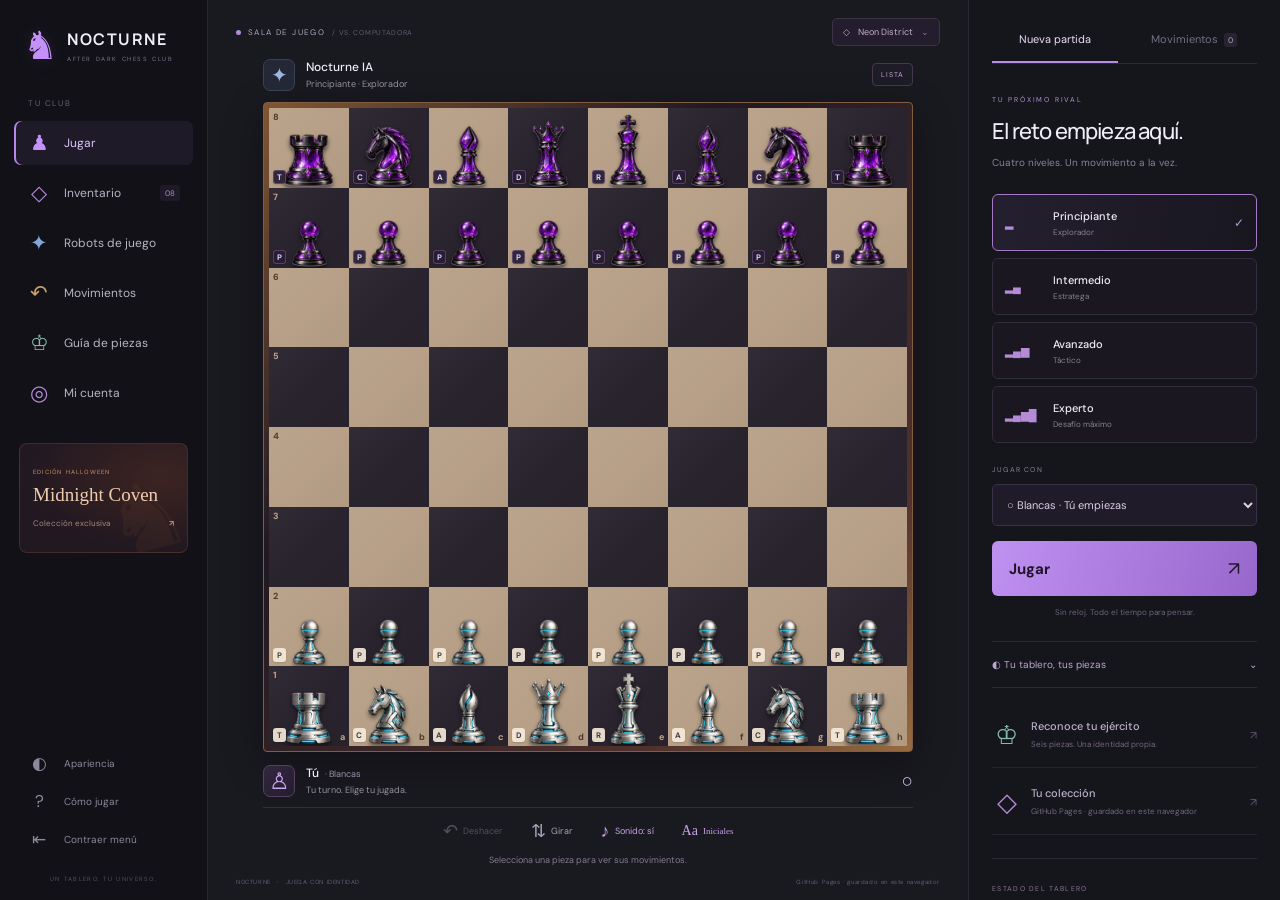
==== commit a5ebdbe7: "Redesign all chess collections with sculpted futuristic renders and distinct silhouettes" ====
--- a/public/game.html
+++ b/public/game.html
@@ -1,5 +1,5 @@
 <!doctype html>
-<html lang="es"><head><meta charset="UTF-8"><meta name="viewport" content="width=device-width,initial-scale=1"><meta name="theme-color" content="#121219"><meta name="description" content="Tu club de ajedrez: juega contra la IA y personaliza tu ejército con colecciones exclusivas."><title>Nocturne · Sala de juego</title><link rel="stylesheet" href="style.css?v=20261023-club"><link rel="icon" href="icon.svg" type="image/svg+xml"></head>
+<html lang="es"><head><meta charset="UTF-8"><meta name="viewport" content="width=device-width,initial-scale=1"><meta name="theme-color" content="#121219"><meta name="description" content="Tu club de ajedrez: juega contra la IA y personaliza tu ejército con colecciones exclusivas."><title>Nocturne · Sala de juego</title><link rel="stylesheet" href="style.css?v=20261023-sculpture-v2"><link rel="icon" href="icon.svg" type="image/svg+xml"></head>
 <body><div class="chess-app">
 <aside class="club-nav" aria-label="Menú principal">
 <a class="brand" href="./"><span>♞</span><div>NOCTURNE<small>AFTER DARK CHESS CLUB</small></div></a>
@@ -22,7 +22,7 @@
 <aside class="control-sidebar" aria-label="Controles de partida">
 <div class="panel-tabs" role="tablist"><button id="setupTab" class="active" role="tab" aria-controls="setupPanel" aria-selected="true">Nueva partida</button><button id="movesTab" role="tab" aria-controls="movesPanel" aria-selected="false">Movimientos <span id="moveCount">0</span></button></div>
 <section id="setupPanel" role="tabpanel" aria-labelledby="setupTab"><div class="panel-heading"><span class="eyebrow">TU PRÓXIMO RIVAL</span><h1>El reto empieza aquí.</h1><p>Cuatro niveles. Un movimiento a la vez.</p></div><div id="levels" class="levels"></div><label for="side">JUGAR CON</label><select id="side"><option value="w">○ Blancas · Tú empiezas</option><option value="b">● Negras · La IA empieza</option></select><button id="new" class="primary">Jugar <span>↗</span></button><p class="small-note">Sin reloj. Todo el tiempo para pensar.</p>
-<details id="appearancePanel" class="appearance-panel"><summary><span>◐ Tu tablero, tus piezas</span><b>⌄</b></summary><div class="appearance-content"><label>TABLERO <span id="themeName">Halloween</span></label><div id="themes" class="swatches"></div><label for="pieces">SKIN DE TU EJÉRCITO</label><select id="pieces"><option value="classic">Heritage · Clásicas</option><option value="modern">Monolith · Geometría</option><option value="mono">Type Club · Minimal</option><option value="cyber">Neon District · Cyberpunk</option><option value="cosmic">Orbit · Cósmicas</option><option value="samurai">Shogun · Samurái</option><option value="amethyst">Amethyst Royale · Cristal</option><option value="halloween">Midnight Coven · Halloween</option></select><button class="collection-link" id="panelSkins">Abrir inventario <span>↗</span></button></div></details>
+<details id="appearancePanel" class="appearance-panel"><summary><span>◐ Tu tablero, tus piezas</span><b>⌄</b></summary><div class="appearance-content"><label>TABLERO <span id="themeName">Halloween</span></label><div id="themes" class="swatches"></div><label for="pieces">SKIN DE TU EJÉRCITO</label><select id="pieces"><option value="classic">Heritage · Clásicas</option><option value="modern">Monolith · Titanio</option><option value="mono">Type Club · Cromo</option><option value="cyber">Neon District · Cyberpunk</option><option value="cosmic">Orbit · Cósmicas</option><option value="samurai">Shogun · Bronce</option><option value="amethyst">Amethyst Royale · Cristal</option><option value="halloween">Midnight Coven · Halloween</option></select><button class="collection-link" id="panelSkins">Abrir inventario <span>↗</span></button></div></details>
 <div class="quick-links"><button id="guideShortcut"><span class="quick-icon mint">♔</span><span><strong>Reconoce tu ejército</strong><small>Seis piezas. Una identidad propia.</small></span><b>↗</b></button><button id="collectionStatus"><span class="quick-icon purple">◇</span><span><strong>Tu colección</strong><small id="collectionNote">Guardado local</small></span><b>↗</b></button></div>
 </section>
 <section id="movesPanel" role="tabpanel" aria-labelledby="movesTab" hidden><div class="panel-heading"><span class="eyebrow">EL RECORRIDO</span><h2>Cada jugada cuenta.</h2><p>El historial de tu partida actual.</p></div><div class="journal-head"><span>#</span><span>BLANCAS</span><span>NEGRAS</span></div><div id="moves" class="moves"></div><button id="backToSetup" class="collection-link">Configurar nueva partida <span>↗</span></button></section>
@@ -30,4 +30,4 @@
 <div class="club-motto">Piensa en tu siguiente movimiento.<br><em>La noche es tuya.</em></div>
 </aside></div>
 <dialog id="modal"><h2 id="modalTitle"></h2><div id="modalContent"></div><button class="primary" id="closeModal">Entendido</button></dialog>
-<link rel="preload" href="assets/halloween-atlas.webp" as="image"><link rel="preload" href="assets/amethyst-atlas.webp" as="image"><script type="module" src="app.js?v=20261023-club"></script></body></html>
+<link rel="preload" href="assets/coven-v2.webp" as="image"><link rel="preload" href="assets/prism-v2.webp" as="image"><script type="module" src="app.js?v=20261023-sculpture-v2"></script></body></html>
--- a/public/style.css
+++ b/public/style.css
@@ -1,5 +1,5 @@
 @import url('https://fonts.googleapis.com/css2?family=DM+Sans:wght@400;500;600;700&family=Manrope:wght@400;500;600;700;800&display=swap');
-:root{--bg:#191920;--nav:#111117;--panel:#15151c;--line:#2b2936;--text:#f0edf6;--muted:#97929f;--accent:#b98af3;--light:#b7a087;--dark:#29232e;--nav-width:208px;--control-width:312px}*{box-sizing:border-box}html{color-scheme:dark}body{margin:0;background:var(--bg);color:var(--text);font:13px 'DM Sans',sans-serif}button,a,select,summary{-webkit-tap-highlight-color:transparent}button,select{font:inherit}button,summary{cursor:pointer}button{color:inherit}button:focus-visible,a:focus-visible,select:focus-visible,summary:focus-visible{outline:2px solid var(--accent);outline-offset:3px}button:disabled{opacity:.4;cursor:default}button[hidden],section[hidden]{display:none!important}.chess-app{display:grid;grid-template-columns:var(--nav-width) minmax(0,1fr) var(--control-width);min-height:100dvh}.club-nav{position:sticky;top:0;display:flex;flex-direction:column;height:100dvh;max-height:100dvh;padding:26px 14px 17px;background:var(--nav);border-right:1px solid #292633;overflow:auto;scrollbar-width:thin;z-index:5}.brand{display:flex;align-items:center;gap:9px;text-decoration:none;color:var(--text);margin:0 9px 33px}.brand>span{font-size:39px;color:#c491fb;line-height:1;filter:drop-shadow(0 0 8px #b575d622)}.brand div{font:700 16px 'Manrope',sans-serif;letter-spacing:1.5px}.brand small{display:block;font:400 6px 'DM Sans',sans-serif;color:#81748f;letter-spacing:1.6px;margin-top:5px}.nav-section-label{font-size:8px;letter-spacing:1.6px;color:#686370;padding:0 14px;margin-bottom:13px}.club-nav nav{display:grid;gap:6px}.nav-item{width:100%;display:flex;align-items:center;gap:13px;border:0;background:transparent;text-align:left;border-radius:7px;padding:12px 13px;color:#b9b4c3;font-size:12px;white-space:nowrap;min-height:44px}.nav-item:hover{background:#ffffff05;color:#f4ebff}.nav-item.active{background:#b98af313;color:#dec4ff;box-shadow:inset 2px 0 #b785f0}.nav-item small{margin-left:auto;color:#a88bbd;background:#ba8ae715;font-size:8px;padding:3px 5px;border-radius:3px}.nav-icon{font-size:21px;line-height:20px;display:inline-grid;place-items:center;min-width:24px;color:#8f889c}.active .nav-icon{color:#c291fc}.purple{color:#b68bdb}.blue{color:#82a7dd}.amber{color:#caa06e}.mint{color:#83b9a9}.nav-bottom{margin-top:auto;padding-top:30px}.nav-bottom .nav-item{font-size:10px;padding:9px 13px;color:#8d8699;min-height:37px}.nav-bottom .nav-icon{font-size:17px}.nav-footnote{font-size:6px;letter-spacing:1.3px;color:#574e65;display:block;text-align:center;margin-top:17px}.season-card{position:relative;overflow:hidden;text-align:left;border:1px solid #63463677;border-radius:8px;background:radial-gradient(ellipse at 85% 30%,#9e4d2438,transparent 70%),#211821;padding:17px 13px;margin:28px 5px 16px;min-height:110px}.season-card small{display:block;font-size:6px;letter-spacing:1.2px;color:#c99468;position:relative}.season-card strong{display:block;font-family:Georgia,serif;font-weight:400;font-size:19px;color:#efcdb0;margin:8px 0 12px;position:relative}.season-card>span:last-child{display:flex;justify-content:space-between;position:relative;font-size:8px;color:#ac8a79}.season-card-icon{position:absolute;right:-2px;top:12px;font-size:95px;color:#ff9d3a0d;transform:rotate(-15deg)}.play-area{min-width:0;display:flex;align-items:center;flex-direction:column;padding:24px 28px 15px;overflow:hidden}.room-topline{display:flex;justify-content:space-between;align-items:center;width:100%;max-width:880px;margin-bottom:17px;color:#ada6bb;font-size:8px;letter-spacing:1.4px;gap:10px}.room-topline>span{display:flex;align-items:center;gap:7px}.room-topline i{width:5px;height:5px;border-radius:50%;background:#b48bdc}.room-topline small{font-size:7px;color:#635d71;letter-spacing:.7px}.room-topline button{font-size:9px;letter-spacing:0;border:1px solid #3c3346;background:#231d2d;color:#c4accf;border-radius:5px;padding:7px 10px;display:flex;gap:8px;align-items:center;white-space:nowrap}.room-topline button b{font-weight:400;color:#8c6ca3}.arena{width:100%;max-width:calc(100dvh - 250px);min-width:0}.player{display:flex;align-items:center;gap:11px;min-height:43px;margin-bottom:12px}.avatar{display:grid;place-items:center;width:37px;height:37px;flex-shrink:0;border-radius:7px;background:linear-gradient(140deg,#332740,#231d2f);border:1px solid #55415f;color:#d3a8f3;font-size:26px}.avatar.ai{font-size:22px;background:#242735;border-color:#384254;color:#9bb6e0}.player-info strong{font-size:12px;font-weight:500}.player small{display:block;font-size:9px;line-height:1.5;color:var(--muted);margin-top:3px}.badge{font-size:7px;letter-spacing:1px;border:1px solid #46364e;color:#c7a6dd;background:#b98af308;padding:6px 8px;border-radius:4px;margin-left:auto;white-space:nowrap}.board-shell{padding:5px;border:1px solid #73583e;border-radius:4px;background:#30252b;box-shadow:0 12px 40px #0005}.board{display:grid;width:100%;aspect-ratio:1;grid-template-columns:repeat(8,minmax(0,1fr));grid-template-rows:repeat(8,minmax(0,1fr));overflow:hidden;border-radius:1px;isolation:isolate}.square{position:relative;display:flex;align-items:flex-end;justify-content:center;background:var(--light);border:0;border-radius:0;padding:0 0 2%;min-height:0;min-width:0;overflow:hidden;color:#4b3b2d}.square.dark{background:var(--dark);color:#c6a784}.square .piece{display:block;width:94%;height:94%;flex-shrink:0;pointer-events:none;z-index:1;position:relative;overflow:hidden;filter:drop-shadow(0 3px 1px #0006)}.square[data-piece="k"] .piece{height:98%;width:98%}.square[data-piece="q"] .piece{height:92%;width:92%}.square[data-piece="b"] .piece{height:84%;width:83%}.square[data-piece="n"] .piece{height:84%;width:90%}.square[data-piece="r"] .piece{height:76%;width:86%}.square[data-piece="p"] .piece{height:65%;width:71%}.square[data-color="b"] .rendered-piece{filter:drop-shadow(0 1px 0 #d8bfff45) drop-shadow(0 3px 2px #0008)}.piece-mark{position:absolute;left:4px;bottom:4px;min-width:13px;height:14px;padding:1px 3px;border-radius:3px;display:grid;place-items:center;font-size:8px;font-weight:700;background:#f5e9d8eb;color:#443b45;box-shadow:0 1px 2px #0002;z-index:3;pointer-events:none}.square[data-color="b"] .piece-mark{background:#281e36ed;color:#e3d2f9;border:1px solid #b09ac54d}body[data-piece-labels="false"] .piece-mark{display:none}.coord{position:absolute;top:3px;left:4px;font-size:9px;font-weight:700;z-index:4;pointer-events:none}.coord.file{top:auto;left:auto;right:4px;bottom:3px}.square.last{box-shadow:inset 0 0 0 100px #f9cc7940}.square.selected{background:#a6817d;box-shadow:inset 0 0 0 3px #f0d9ff}.square.legal:after{content:'';position:absolute;left:37%;top:37%;width:26%;height:26%;border-radius:50%;background:#bc81ec88;z-index:2}.square.legal.occupied:after{left:4%;top:4%;width:92%;height:92%;background:none;border:3px solid #e0b5ffb3}.square.check{background:#ab4961!important}.square:focus-visible{outline:3px solid #f3d4ff;outline-offset:-3px;z-index:5}.you{margin-top:13px;margin-bottom:10px}.you strong span{font-weight:400;font-size:9px;color:#9e93aa;margin-left:3px}.player-color{margin-left:auto;font-size:19px;color:#d9c2e9}.board-tools{display:flex;align-items:center;justify-content:center;gap:24px;border-top:1px solid #322c3d;padding:12px 0 8px}.board-tools button{display:flex;align-items:center;gap:5px;border:0;background:none;color:#aaa1b8;font-size:18px;padding:2px}.board-tools button:hover{color:#e3c4ff}.board-tools button span{font-size:9px}.board-tools [aria-pressed=true]{color:#c9a3e8}#pieceLabels{font-family:Georgia,serif;font-size:14px}.selection-line{font-size:9px;color:#847b92;text-align:center;line-height:1.5;margin:5px 0 3px;min-height:14px}.play-footer{width:100%;max-width:880px;display:flex;justify-content:space-between;gap:12px;color:#655d73;font-size:6px;letter-spacing:.6px;margin-top:auto;padding-top:12px;line-height:1.6}.play-footer b{font-weight:400;margin:0 4px;color:#a67bce}.control-sidebar{min-width:0;height:100dvh;position:sticky;top:0;background:var(--panel);border-left:1px solid #2b2734;padding:17px 23px 24px;overflow:auto;scrollbar-width:thin;scrollbar-color:#4d3d5d transparent}.panel-tabs{display:flex;gap:13px;border-bottom:1px solid var(--line);margin-bottom:25px}.panel-tabs button{flex:1;background:none;border:0;border-bottom:2px solid transparent;padding:15px 0;color:#766f83;font-size:11px;white-space:nowrap}.panel-tabs button.active{border-bottom-color:#b88ce8;color:#ebe0f6}.panel-tabs span{font-size:8px;background:#292331;color:#b3a0c4;padding:2px 4px;border-radius:3px;margin-left:3px}.eyebrow{font-size:7px;color:#b391ce;letter-spacing:1.8px}.panel-heading h1,.panel-heading h2{font:500 22px 'Manrope',sans-serif;letter-spacing:-.8px;margin:10px 0 8px}.panel-heading p{font-size:10px;color:#8a8198;line-height:1.7;margin:0 0 23px}.levels{display:grid;gap:7px}.level{background:#1a1721;border:1px solid #332b3e;border-radius:6px;display:flex;text-align:left;align-items:center;gap:12px;padding:11px 12px;min-height:57px}.level:hover{border-color:#665275}.level.active{border-color:#a679c7;background:linear-gradient(100deg,#a674d21b,#a674d205)}.level .bars{flex-shrink:0;width:36px;color:#b58bd8;letter-spacing:0;font-size:11px}.level strong{display:block;font-size:11px;font-weight:500}.level small{display:block;font-size:8px;color:#898092;margin-top:4px}.level .check{margin-left:auto;color:#c199e0;font-size:12px}label{display:flex;justify-content:space-between;align-items:center;font-size:7px;letter-spacing:1.2px;color:#8c819c;margin:22px 0 10px}label span{color:#c8b3d6;font-size:8px;letter-spacing:.3px}select{display:block;width:100%;padding:12px 10px;background:#201b29;border:1px solid #3a3047;border-radius:5px;font-size:11px;color:#dbcee7}.primary{width:100%;display:flex;justify-content:space-between;align-items:center;background:linear-gradient(110deg,#bf91f1,#9867cc);border:0;border-radius:6px;color:#211329;font-size:15px;font-weight:700;padding:15px 17px;margin-top:15px;text-decoration:none}.primary:hover{filter:brightness(1.07)}.primary span{font-size:19px;font-weight:400}.small-note{text-align:center;color:#6f647c;font-size:8px;margin:11px 0 24px}.appearance-panel{border-top:1px solid #302737;border-bottom:1px solid #302737}.appearance-panel summary{list-style:none;display:flex;justify-content:space-between;align-items:center;padding:16px 0;font-size:10px;color:#bca5cf}.appearance-panel summary::-webkit-details-marker{display:none}.appearance-panel summary b{font-weight:400}.appearance-panel[open] summary b{transform:rotate(180deg)}.appearance-content{padding-bottom:18px}.appearance-content>label:first-child{margin-top:4px}.swatches{display:grid;grid-template-columns:repeat(8,minmax(0,1fr));gap:7px}.swatch{width:100%;aspect-ratio:1;max-width:29px;border-radius:50%;border:2px solid #17131d;outline:1px solid #44344e;background:linear-gradient(135deg,var(--a) 50%,var(--b) 50%);padding:0}.swatch.active{outline:2px solid #c094e9}.collection-link{background:#b681df0a;border:1px solid #55376e;color:#c6a1df;border-radius:5px;padding:11px;font-size:10px;display:flex;justify-content:space-between;align-items:center;width:100%;margin-top:13px}.quick-links{margin-top:15px;display:grid;gap:2px}.quick-links>button{display:flex;align-items:center;gap:10px;background:none;border:0;border-bottom:1px solid #292230;text-align:left;padding:15px 0;width:100%}.quick-links strong{display:block;font-size:11px;font-weight:500;color:#bdb0cb}.quick-links small{display:block;font-size:8px;line-height:1.6;color:#73677f;margin-top:5px}.quick-links b{margin-left:auto;font-size:11px;color:#675674;font-weight:400}.quick-icon{font-size:26px;min-width:29px;text-align:center}.position{border-top:1px solid #302737;padding-top:19px;margin-top:23px}.position>span{font-size:7px;letter-spacing:1.3px;color:#877792}.position strong{display:block;font-size:11px;font-weight:500;color:#c9b5d8;margin-top:10px}.balance{height:4px;overflow:hidden;border-radius:6px;background:#463250;margin:13px 0 8px}.balance i{display:block;width:50%;height:100%;background:#dbc8ec;transition:width .2s}.position small{font-size:8px;color:#81718e}.club-motto{font-size:9px;line-height:1.9;color:#6b5a79;text-align:center;margin:30px 0 0}.club-motto em{font:italic 18px Georgia,serif;color:#ae8fc6}.journal-head,.move{display:grid;grid-template-columns:28px 1fr 1fr}.journal-head{font-size:7px;color:#877a92;letter-spacing:1px;border-bottom:1px solid #302737;padding:12px 8px}.moves{height:325px;overflow:auto;scrollbar-width:thin;scrollbar-color:#513369 transparent}.move{padding:10px 8px;font-size:12px;font-variant-numeric:tabular-nums}.move>span:first-child{font-size:10px;color:#80728c}.move:nth-child(even){background:#b582db08;border-radius:4px}.empty{font-size:10px;line-height:1.8;text-align:center;color:#897994;padding:60px 0}.empty b{display:block;font-size:36px;color:#806094;font-weight:400;margin-bottom:10px}dialog{background:#17121e;color:#eddef8;border:1px solid #5c3e70;border-radius:12px;padding:28px;width:92%;max-width:440px;max-height:90dvh;overflow:auto;scrollbar-width:thin;scrollbar-color:#68497e #17121e;box-shadow:0 25px 100px #0009}dialog::backdrop{background:#08050dcc;backdrop-filter:blur(7px)}dialog h2{font:500 24px 'Manrope',sans-serif;letter-spacing:-.8px;margin:0 0 16px}#modalContent{font-size:12px;line-height:1.8;color:#bba8ca}dialog .primary{font-size:11px;margin-top:22px;padding:12px 15px}.gallery{max-width:1050px;padding:28px}.gallery-sub{font-size:11px;margin:0 0 22px}.skin-grid{display:grid;grid-template-columns:repeat(4,minmax(0,1fr));gap:13px}.skin-card{padding:0;text-align:left;border-radius:8px;overflow:hidden;background:#211727;border:1px solid #44324f;transition:border-color .2s}.skin-card:hover{border-color:#c497e9}.skin-card.active{border-color:#ba8cde;box-shadow:0 0 0 1px #ba8cde}.skin-card.seasonal{border-color:#8c5d3e}.skin-card.seasonal.active{border-color:#e1a16f;box-shadow:0 0 0 1px #e1a16f}.skin-preview{display:flex;align-items:center;justify-content:center;height:124px;background:conic-gradient(var(--preview-light) 25%,var(--preview-dark) 0 50%,var(--preview-light) 0 75%,var(--preview-dark) 0) 50%/60px 60px}.skin-preview .piece{width:62px;height:84px;overflow:hidden;filter:drop-shadow(0 3px 2px #0005)}.skin-preview .piece:nth-child(2){width:74px;height:105px}.skin-info{display:flex;flex-direction:column;gap:6px;padding:15px}.skin-info small{font-size:6px;letter-spacing:1px;line-height:1.7;color:#be94d5}.skin-card.seasonal .skin-info small{color:#dba06e}.skin-info strong{font-size:17px;font-weight:500;color:#e4d1f0}.skin-info>span{font-size:9px;line-height:1.7;color:#9a83a8;min-height:46px}.skin-info b{font-size:7px;font-weight:500;letter-spacing:.3px;color:#caabe0;margin-top:8px}.gallery-foot{font-size:10px;color:#927c9f;text-align:center;margin-top:20px}.gallery>.primary{max-width:160px;justify-content:center;margin-left:auto;margin-right:auto}.account-summary{display:flex;gap:14px;align-items:center;margin:22px 0}.account-avatar{display:grid;place-items:center;width:52px;height:52px;font-size:30px;background:linear-gradient(140deg,#7744a5,#261c36);border:1px solid #a26bce;border-radius:10px;color:#e2c5ff}.account-summary strong{font-size:14px;word-break:break-word}.account-summary small{display:block;font-size:7px;letter-spacing:.8px;color:#b895d1;margin-top:5px}.owned-list{display:grid;grid-template-columns:1fr 1fr;gap:8px;margin:16px 0 20px}.owned-list span{border:1px solid #60447766;border-radius:4px;padding:7px;font-size:9px}.owned-list .owned{color:#d7b9ef}.owned-list .locked{opacity:.4}.sync-success{color:#b4d9a9}.account-signout{display:block;color:#b59dc7;text-align:center;font-size:10px;margin-top:20px}.promotion{display:flex;gap:8px}.promotion button{background:#8c758c44;border:1px solid #9e75be66;border-radius:7px;width:65px;height:85px;padding:0}.promotion .piece{width:100%;height:100%;overflow:hidden}.piece-guide-grid{display:grid;grid-template-columns:repeat(3,minmax(0,1fr));gap:12px}.piece-guide-card{display:flex;flex-direction:column;align-items:center;text-align:center;padding:14px 8px;border:1px solid #53405e;border-radius:8px;background:#22172c}.piece-guide-card .piece{width:100px;height:112px;max-width:100%;overflow:hidden;filter:drop-shadow(0 4px 3px #0006)}.piece-guide-card strong{font-size:12px;color:#e5d3f1;margin-top:10px}.piece-guide-card small{font-size:9px;color:#a68eb5;line-height:1.7;margin-top:5px;max-width:150px}.piece-guide-card b{display:inline-block;padding:1px 5px;background:#b080d524;color:#d1b2e6;font-size:8px;border-radius:3px;margin-left:5px}.piece-guide{max-width:690px}body[data-board="6"] .board-shell{background:linear-gradient(135deg,#a894ba,#22162f 35%,#5e4379 80%,#ad96c6);border-color:#7d6299}body[data-board="7"] .board-shell{background:linear-gradient(135deg,#805532,#211821 35%,#51312c 80%,#996b3f);border-color:#815d43}.square:not(.selected):not(.check){background-image:linear-gradient(135deg,#ffffff0a,transparent 50%,#0000000a)}.nav-compact{--nav-width:76px}.nav-compact .nav-label,.nav-compact .nav-item small,.nav-compact .brand div,.nav-compact .season-card,.nav-compact .nav-section-label,.nav-compact .nav-footnote{display:none}.nav-compact .brand{margin-left:5px;margin-bottom:35px}.nav-compact .nav-item{justify-content:center;padding:12px 7px}.nav-compact .club-nav{padding-left:10px;padding-right:10px}
+:root{--bg:#191920;--nav:#111117;--panel:#15151c;--line:#2b2936;--text:#f0edf6;--muted:#97929f;--accent:#b98af3;--light:#b7a087;--dark:#29232e;--nav-width:208px;--control-width:312px}*{box-sizing:border-box}html{color-scheme:dark}body{margin:0;background:var(--bg);color:var(--text);font:13px 'DM Sans',sans-serif}button,a,select,summary{-webkit-tap-highlight-color:transparent}button,select{font:inherit}button,summary{cursor:pointer}button{color:inherit}button:focus-visible,a:focus-visible,select:focus-visible,summary:focus-visible{outline:2px solid var(--accent);outline-offset:3px}button:disabled{opacity:.4;cursor:default}button[hidden],section[hidden]{display:none!important}.chess-app{display:grid;grid-template-columns:var(--nav-width) minmax(0,1fr) var(--control-width);min-height:100dvh}.club-nav{position:sticky;top:0;display:flex;flex-direction:column;height:100dvh;max-height:100dvh;padding:26px 14px 17px;background:var(--nav);border-right:1px solid #292633;overflow:auto;scrollbar-width:thin;z-index:5}.brand{display:flex;align-items:center;gap:9px;text-decoration:none;color:var(--text);margin:0 9px 33px}.brand>span{font-size:39px;color:#c491fb;line-height:1;filter:drop-shadow(0 0 8px #b575d622)}.brand div{font:700 16px 'Manrope',sans-serif;letter-spacing:1.5px}.brand small{display:block;font:400 6px 'DM Sans',sans-serif;color:#81748f;letter-spacing:1.6px;margin-top:5px}.nav-section-label{font-size:8px;letter-spacing:1.6px;color:#686370;padding:0 14px;margin-bottom:13px}.club-nav nav{display:grid;gap:6px}.nav-item{width:100%;display:flex;align-items:center;gap:13px;border:0;background:transparent;text-align:left;border-radius:7px;padding:12px 13px;color:#b9b4c3;font-size:12px;white-space:nowrap;min-height:44px}.nav-item:hover{background:#ffffff05;color:#f4ebff}.nav-item.active{background:#b98af313;color:#dec4ff;box-shadow:inset 2px 0 #b785f0}.nav-item small{margin-left:auto;color:#a88bbd;background:#ba8ae715;font-size:8px;padding:3px 5px;border-radius:3px}.nav-icon{font-size:21px;line-height:20px;display:inline-grid;place-items:center;min-width:24px;color:#8f889c}.active .nav-icon{color:#c291fc}.purple{color:#b68bdb}.blue{color:#82a7dd}.amber{color:#caa06e}.mint{color:#83b9a9}.nav-bottom{margin-top:auto;padding-top:30px}.nav-bottom .nav-item{font-size:10px;padding:9px 13px;color:#8d8699;min-height:37px}.nav-bottom .nav-icon{font-size:17px}.nav-footnote{font-size:6px;letter-spacing:1.3px;color:#574e65;display:block;text-align:center;margin-top:17px}.season-card{position:relative;overflow:hidden;text-align:left;border:1px solid #63463677;border-radius:8px;background:radial-gradient(ellipse at 85% 30%,#9e4d2438,transparent 70%),#211821;padding:17px 13px;margin:28px 5px 16px;min-height:110px}.season-card small{display:block;font-size:6px;letter-spacing:1.2px;color:#c99468;position:relative}.season-card strong{display:block;font-family:Georgia,serif;font-weight:400;font-size:19px;color:#efcdb0;margin:8px 0 12px;position:relative}.season-card>span:last-child{display:flex;justify-content:space-between;position:relative;font-size:8px;color:#ac8a79}.season-card-icon{position:absolute;right:-2px;top:12px;font-size:95px;color:#ff9d3a0d;transform:rotate(-15deg)}.play-area{min-width:0;display:flex;align-items:center;flex-direction:column;padding:24px 28px 15px;overflow:hidden}.room-topline{display:flex;justify-content:space-between;align-items:center;width:100%;max-width:880px;margin-bottom:17px;color:#ada6bb;font-size:8px;letter-spacing:1.4px;gap:10px}.room-topline>span{display:flex;align-items:center;gap:7px}.room-topline i{width:5px;height:5px;border-radius:50%;background:#b48bdc}.room-topline small{font-size:7px;color:#635d71;letter-spacing:.7px}.room-topline button{font-size:9px;letter-spacing:0;border:1px solid #3c3346;background:#231d2d;color:#c4accf;border-radius:5px;padding:7px 10px;display:flex;gap:8px;align-items:center;white-space:nowrap}.room-topline button b{font-weight:400;color:#8c6ca3}.arena{width:100%;max-width:calc(100dvh - 250px);min-width:0}.player{display:flex;align-items:center;gap:11px;min-height:43px;margin-bottom:12px}.avatar{display:grid;place-items:center;width:37px;height:37px;flex-shrink:0;border-radius:7px;background:linear-gradient(140deg,#332740,#231d2f);border:1px solid #55415f;color:#d3a8f3;font-size:26px}.avatar.ai{font-size:22px;background:#242735;border-color:#384254;color:#9bb6e0}.player-info strong{font-size:12px;font-weight:500}.player small{display:block;font-size:9px;line-height:1.5;color:var(--muted);margin-top:3px}.badge{font-size:7px;letter-spacing:1px;border:1px solid #46364e;color:#c7a6dd;background:#b98af308;padding:6px 8px;border-radius:4px;margin-left:auto;white-space:nowrap}.board-shell{padding:5px;border:1px solid #73583e;border-radius:4px;background:#30252b;box-shadow:0 12px 40px #0005}.board{display:grid;width:100%;aspect-ratio:1;grid-template-columns:repeat(8,minmax(0,1fr));grid-template-rows:repeat(8,minmax(0,1fr));overflow:hidden;border-radius:1px;isolation:isolate}.square{position:relative;display:flex;align-items:flex-end;justify-content:center;background:var(--light);border:0;border-radius:0;padding:0 0 2%;min-height:0;min-width:0;overflow:hidden;color:#4b3b2d}.square.dark{background:var(--dark);color:#c6a784}.square .piece{display:block;width:94%;height:94%;flex-shrink:0;pointer-events:none;z-index:1;position:relative;overflow:hidden;filter:drop-shadow(0 3px 1px #0006)}.square[data-piece="k"] .piece{height:92%;width:88%}.square[data-piece="q"] .piece{height:85%;width:89%}.square[data-piece="b"] .piece{height:78%;width:82%}.square[data-piece="n"] .piece{height:77%;width:90%}.square[data-piece="r"] .piece{height:67%;width:89%}.square[data-piece="p"] .piece{height:59%;width:76%}.rendered-piece{--finish:brightness(1);filter:var(--finish) drop-shadow(0 3px 2px #0007)!important}.finish-steel{--finish:grayscale(.94) brightness(1.1)}.finish-chrome{--finish:grayscale(1) contrast(1.15) brightness(1.16)}.finish-orbit{--finish:hue-rotate(320deg) saturate(.8)}.finish-bronze{--finish:sepia(.7) saturate(1.5) hue-rotate(340deg)}.square[data-color="b"] .rendered-piece{filter:var(--finish) drop-shadow(0 1px 0 #d8bfff66) drop-shadow(0 3px 2px #0009)!important}.piece-mark{position:absolute;left:4px;bottom:4px;min-width:13px;height:14px;padding:1px 3px;border-radius:3px;display:grid;place-items:center;font-size:8px;font-weight:700;background:#f5e9d8eb;color:#443b45;box-shadow:0 1px 2px #0002;z-index:3;pointer-events:none}.square[data-color="b"] .piece-mark{background:#281e36ed;color:#e3d2f9;border:1px solid #b09ac54d}body[data-piece-labels="false"] .piece-mark{display:none}.coord{position:absolute;top:3px;left:4px;font-size:9px;font-weight:700;z-index:4;pointer-events:none}.coord.file{top:auto;left:auto;right:4px;bottom:3px}.square.last{box-shadow:inset 0 0 0 100px #f9cc7940}.square.selected{background:#a6817d;box-shadow:inset 0 0 0 3px #f0d9ff}.square.legal:after{content:'';position:absolute;left:37%;top:37%;width:26%;height:26%;border-radius:50%;background:#bc81ec88;z-index:2}.square.legal.occupied:after{left:4%;top:4%;width:92%;height:92%;background:none;border:3px solid #e0b5ffb3}.square.check{background:#ab4961!important}.square:focus-visible{outline:3px solid #f3d4ff;outline-offset:-3px;z-index:5}.you{margin-top:13px;margin-bottom:10px}.you strong span{font-weight:400;font-size:9px;color:#9e93aa;margin-left:3px}.player-color{margin-left:auto;font-size:19px;color:#d9c2e9}.board-tools{display:flex;align-items:center;justify-content:center;gap:24px;border-top:1px solid #322c3d;padding:12px 0 8px}.board-tools button{display:flex;align-items:center;gap:5px;border:0;background:none;color:#aaa1b8;font-size:18px;padding:2px}.board-tools button:hover{color:#e3c4ff}.board-tools button span{font-size:9px}.board-tools [aria-pressed=true]{color:#c9a3e8}#pieceLabels{font-family:Georgia,serif;font-size:14px}.selection-line{font-size:9px;color:#847b92;text-align:center;line-height:1.5;margin:5px 0 3px;min-height:14px}.play-footer{width:100%;max-width:880px;display:flex;justify-content:space-between;gap:12px;color:#655d73;font-size:6px;letter-spacing:.6px;margin-top:auto;padding-top:12px;line-height:1.6}.play-footer b{font-weight:400;margin:0 4px;color:#a67bce}.control-sidebar{min-width:0;height:100dvh;position:sticky;top:0;background:var(--panel);border-left:1px solid #2b2734;padding:17px 23px 24px;overflow:auto;scrollbar-width:thin;scrollbar-color:#4d3d5d transparent}.panel-tabs{display:flex;gap:13px;border-bottom:1px solid var(--line);margin-bottom:25px}.panel-tabs button{flex:1;background:none;border:0;border-bottom:2px solid transparent;padding:15px 0;color:#766f83;font-size:11px;white-space:nowrap}.panel-tabs button.active{border-bottom-color:#b88ce8;color:#ebe0f6}.panel-tabs span{font-size:8px;background:#292331;color:#b3a0c4;padding:2px 4px;border-radius:3px;margin-left:3px}.eyebrow{font-size:7px;color:#b391ce;letter-spacing:1.8px}.panel-heading h1,.panel-heading h2{font:500 22px 'Manrope',sans-serif;letter-spacing:-.8px;margin:10px 0 8px}.panel-heading p{font-size:10px;color:#8a8198;line-height:1.7;margin:0 0 23px}.levels{display:grid;gap:7px}.level{background:#1a1721;border:1px solid #332b3e;border-radius:6px;display:flex;text-align:left;align-items:center;gap:12px;padding:11px 12px;min-height:57px}.level:hover{border-color:#665275}.level.active{border-color:#a679c7;background:linear-gradient(100deg,#a674d21b,#a674d205)}.level .bars{flex-shrink:0;width:36px;color:#b58bd8;letter-spacing:0;font-size:11px}.level strong{display:block;font-size:11px;font-weight:500}.level small{display:block;font-size:8px;color:#898092;margin-top:4px}.level .check{margin-left:auto;color:#c199e0;font-size:12px}label{display:flex;justify-content:space-between;align-items:center;font-size:7px;letter-spacing:1.2px;color:#8c819c;margin:22px 0 10px}label span{color:#c8b3d6;font-size:8px;letter-spacing:.3px}select{display:block;width:100%;padding:12px 10px;background:#201b29;border:1px solid #3a3047;border-radius:5px;font-size:11px;color:#dbcee7}.primary{width:100%;display:flex;justify-content:space-between;align-items:center;background:linear-gradient(110deg,#bf91f1,#9867cc);border:0;border-radius:6px;color:#211329;font-size:15px;font-weight:700;padding:15px 17px;margin-top:15px;text-decoration:none}.primary:hover{filter:brightness(1.07)}.primary span{font-size:19px;font-weight:400}.small-note{text-align:center;color:#6f647c;font-size:8px;margin:11px 0 24px}.appearance-panel{border-top:1px solid #302737;border-bottom:1px solid #302737}.appearance-panel summary{list-style:none;display:flex;justify-content:space-between;align-items:center;padding:16px 0;font-size:10px;color:#bca5cf}.appearance-panel summary::-webkit-details-marker{display:none}.appearance-panel summary b{font-weight:400}.appearance-panel[open] summary b{transform:rotate(180deg)}.appearance-content{padding-bottom:18px}.appearance-content>label:first-child{margin-top:4px}.swatches{display:grid;grid-template-columns:repeat(8,minmax(0,1fr));gap:7px}.swatch{width:100%;aspect-ratio:1;max-width:29px;border-radius:50%;border:2px solid #17131d;outline:1px solid #44344e;background:linear-gradient(135deg,var(--a) 50%,var(--b) 50%);padding:0}.swatch.active{outline:2px solid #c094e9}.collection-link{background:#b681df0a;border:1px solid #55376e;color:#c6a1df;border-radius:5px;padding:11px;font-size:10px;display:flex;justify-content:space-between;align-items:center;width:100%;margin-top:13px}.quick-links{margin-top:15px;display:grid;gap:2px}.quick-links>button{display:flex;align-items:center;gap:10px;background:none;border:0;border-bottom:1px solid #292230;text-align:left;padding:15px 0;width:100%}.quick-links strong{display:block;font-size:11px;font-weight:500;color:#bdb0cb}.quick-links small{display:block;font-size:8px;line-height:1.6;color:#73677f;margin-top:5px}.quick-links b{margin-left:auto;font-size:11px;color:#675674;font-weight:400}.quick-icon{font-size:26px;min-width:29px;text-align:center}.position{border-top:1px solid #302737;padding-top:19px;margin-top:23px}.position>span{font-size:7px;letter-spacing:1.3px;color:#877792}.position strong{display:block;font-size:11px;font-weight:500;color:#c9b5d8;margin-top:10px}.balance{height:4px;overflow:hidden;border-radius:6px;background:#463250;margin:13px 0 8px}.balance i{display:block;width:50%;height:100%;background:#dbc8ec;transition:width .2s}.position small{font-size:8px;color:#81718e}.club-motto{font-size:9px;line-height:1.9;color:#6b5a79;text-align:center;margin:30px 0 0}.club-motto em{font:italic 18px Georgia,serif;color:#ae8fc6}.journal-head,.move{display:grid;grid-template-columns:28px 1fr 1fr}.journal-head{font-size:7px;color:#877a92;letter-spacing:1px;border-bottom:1px solid #302737;padding:12px 8px}.moves{height:325px;overflow:auto;scrollbar-width:thin;scrollbar-color:#513369 transparent}.move{padding:10px 8px;font-size:12px;font-variant-numeric:tabular-nums}.move>span:first-child{font-size:10px;color:#80728c}.move:nth-child(even){background:#b582db08;border-radius:4px}.empty{font-size:10px;line-height:1.8;text-align:center;color:#897994;padding:60px 0}.empty b{display:block;font-size:36px;color:#806094;font-weight:400;margin-bottom:10px}dialog{background:#17121e;color:#eddef8;border:1px solid #5c3e70;border-radius:12px;padding:28px;width:92%;max-width:440px;max-height:90dvh;overflow:auto;scrollbar-width:thin;scrollbar-color:#68497e #17121e;box-shadow:0 25px 100px #0009}dialog::backdrop{background:#08050dcc;backdrop-filter:blur(7px)}dialog h2{font:500 24px 'Manrope',sans-serif;letter-spacing:-.8px;margin:0 0 16px}#modalContent{font-size:12px;line-height:1.8;color:#bba8ca}dialog .primary{font-size:11px;margin-top:22px;padding:12px 15px}.gallery{max-width:1050px;padding:28px}.gallery-sub{font-size:11px;margin:0 0 22px}.skin-grid{display:grid;grid-template-columns:repeat(4,minmax(0,1fr));gap:13px}.skin-card{padding:0;text-align:left;border-radius:8px;overflow:hidden;background:#211727;border:1px solid #44324f;transition:border-color .2s}.skin-card:hover{border-color:#c497e9}.skin-card.active{border-color:#ba8cde;box-shadow:0 0 0 1px #ba8cde}.skin-card.seasonal{border-color:#8c5d3e}.skin-card.seasonal.active{border-color:#e1a16f;box-shadow:0 0 0 1px #e1a16f}.skin-preview{display:flex;align-items:center;justify-content:center;height:124px;background:conic-gradient(var(--preview-light) 25%,var(--preview-dark) 0 50%,var(--preview-light) 0 75%,var(--preview-dark) 0) 50%/60px 60px}.skin-preview .piece{width:62px;height:84px;overflow:hidden;filter:drop-shadow(0 3px 2px #0005)}.skin-preview .piece:nth-child(2){width:74px;height:105px}.skin-info{display:flex;flex-direction:column;gap:6px;padding:15px}.skin-info small{font-size:6px;letter-spacing:1px;line-height:1.7;color:#be94d5}.skin-card.seasonal .skin-info small{color:#dba06e}.skin-info strong{font-size:17px;font-weight:500;color:#e4d1f0}.skin-info>span{font-size:9px;line-height:1.7;color:#9a83a8;min-height:46px}.skin-info b{font-size:7px;font-weight:500;letter-spacing:.3px;color:#caabe0;margin-top:8px}.gallery-foot{font-size:10px;color:#927c9f;text-align:center;margin-top:20px}.gallery>.primary{max-width:160px;justify-content:center;margin-left:auto;margin-right:auto}.account-summary{display:flex;gap:14px;align-items:center;margin:22px 0}.account-avatar{display:grid;place-items:center;width:52px;height:52px;font-size:30px;background:linear-gradient(140deg,#7744a5,#261c36);border:1px solid #a26bce;border-radius:10px;color:#e2c5ff}.account-summary strong{font-size:14px;word-break:break-word}.account-summary small{display:block;font-size:7px;letter-spacing:.8px;color:#b895d1;margin-top:5px}.owned-list{display:grid;grid-template-columns:1fr 1fr;gap:8px;margin:16px 0 20px}.owned-list span{border:1px solid #60447766;border-radius:4px;padding:7px;font-size:9px}.owned-list .owned{color:#d7b9ef}.owned-list .locked{opacity:.4}.sync-success{color:#b4d9a9}.account-signout{display:block;color:#b59dc7;text-align:center;font-size:10px;margin-top:20px}.promotion{display:flex;gap:8px}.promotion button{background:#8c758c44;border:1px solid #9e75be66;border-radius:7px;width:65px;height:85px;padding:0}.promotion .piece{width:100%;height:100%;overflow:hidden}.piece-guide-grid{display:grid;grid-template-columns:repeat(3,minmax(0,1fr));gap:12px}.piece-guide-card{display:flex;flex-direction:column;align-items:center;text-align:center;padding:14px 8px;border:1px solid #53405e;border-radius:8px;background:#22172c}.piece-guide-card .piece{width:100px;height:112px;max-width:100%;overflow:hidden;filter:drop-shadow(0 4px 3px #0006)}.piece-guide-card strong{font-size:12px;color:#e5d3f1;margin-top:10px}.piece-guide-card small{font-size:9px;color:#a68eb5;line-height:1.7;margin-top:5px;max-width:150px}.piece-guide-card b{display:inline-block;padding:1px 5px;background:#b080d524;color:#d1b2e6;font-size:8px;border-radius:3px;margin-left:5px}.piece-guide{max-width:690px}body[data-board="6"] .board-shell{background:linear-gradient(135deg,#a894ba,#22162f 35%,#5e4379 80%,#ad96c6);border-color:#7d6299}body[data-board="7"] .board-shell{background:linear-gradient(135deg,#805532,#211821 35%,#51312c 80%,#996b3f);border-color:#815d43}.square:not(.selected):not(.check){background-image:linear-gradient(135deg,#ffffff0a,transparent 50%,#0000000a)}.nav-compact{--nav-width:76px}.nav-compact .nav-label,.nav-compact .nav-item small,.nav-compact .brand div,.nav-compact .season-card,.nav-compact .nav-section-label,.nav-compact .nav-footnote{display:none}.nav-compact .brand{margin-left:5px;margin-bottom:35px}.nav-compact .nav-item{justify-content:center;padding:12px 7px}.nav-compact .club-nav{padding-left:10px;padding-right:10px}
 @media(min-width:1700px){:root{--nav-width:228px;--control-width:350px}.play-area{padding:28px 40px 17px}.control-sidebar{padding-left:28px;padding-right:28px}.arena{max-width:calc(100dvh - 250px)}}
 @media(max-width:1200px){:root{--nav-width:180px;--control-width:280px}.brand{margin-left:4px;gap:6px}.brand div{font-size:14px}.brand small{font-size:5px;letter-spacing:1.3px}.play-area{padding-left:19px;padding-right:19px}.control-sidebar{padding-left:17px;padding-right:17px}.room-topline small{display:none}.nav-item{font-size:11px;gap:9px;padding-left:9px;padding-right:9px}.season-card strong{font-size:17px}.room-topline{font-size:7px;letter-spacing:1px}.room-topline button{font-size:8px;padding:6px}.skin-grid{grid-template-columns:repeat(3,minmax(0,1fr))}}
 @media(max-width:1000px) and (min-width:761px){:root{--nav-width:72px;--control-width:270px}.club-nav .nav-label,.club-nav .nav-item small,.brand div,.season-card,.nav-section-label,.nav-footnote{display:none}.club-nav{padding-left:9px;padding-right:9px}.brand{margin-left:6px}.nav-item{justify-content:center;padding:11px 6px}.nav-bottom{padding-top:20px}.play-area{padding-left:15px;padding-right:15px}.board-tools{gap:15px}.play-footer{font-size:5px}.room-topline>span{letter-spacing:.4px}.piece-mark{min-width:11px;height:12px;font-size:7px;left:3px;bottom:3px}}
@@ -7,3 +7,5 @@
 @media(prefers-reduced-motion:reduce){*{scroll-behavior:auto!important;transition:none!important}}
 
 @media(min-width:761px){.play-area{padding-top:18px;padding-bottom:12px}.room-topline{margin-bottom:10px}.player{min-height:37px;margin-bottom:9px}.avatar{width:32px;height:32px;font-size:23px}.avatar.ai{font-size:20px}.you{margin-top:10px;margin-bottom:8px}.board-tools{padding-top:9px;padding-bottom:5px}.play-footer{padding-top:8px}.selection-line{margin-top:4px;margin-bottom:2px}}
+
+.skin-preview{align-items:flex-end;padding-bottom:9px}.skin-preview .piece{height:72px;width:62px}.skin-preview .piece:nth-child(2){height:103px;width:72px}.skin-preview .piece:nth-child(3){height:59px;width:51px}
